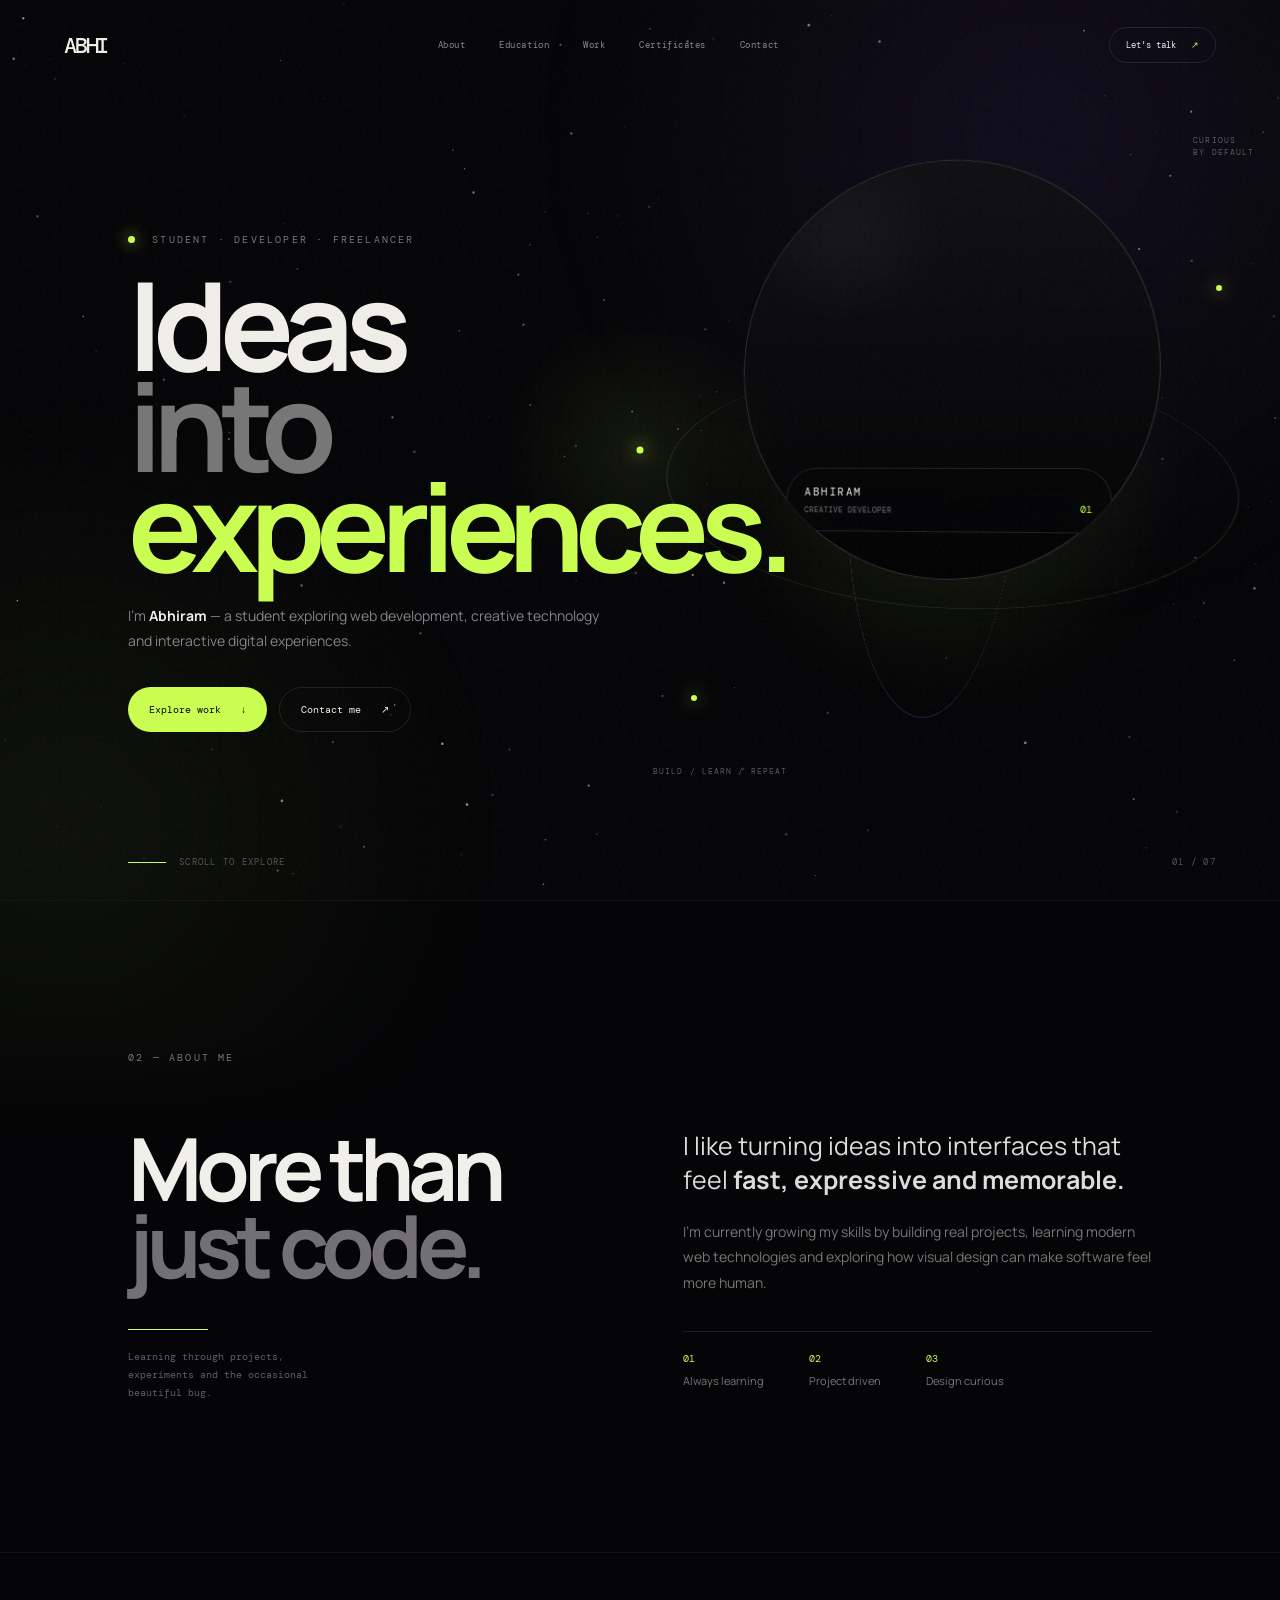
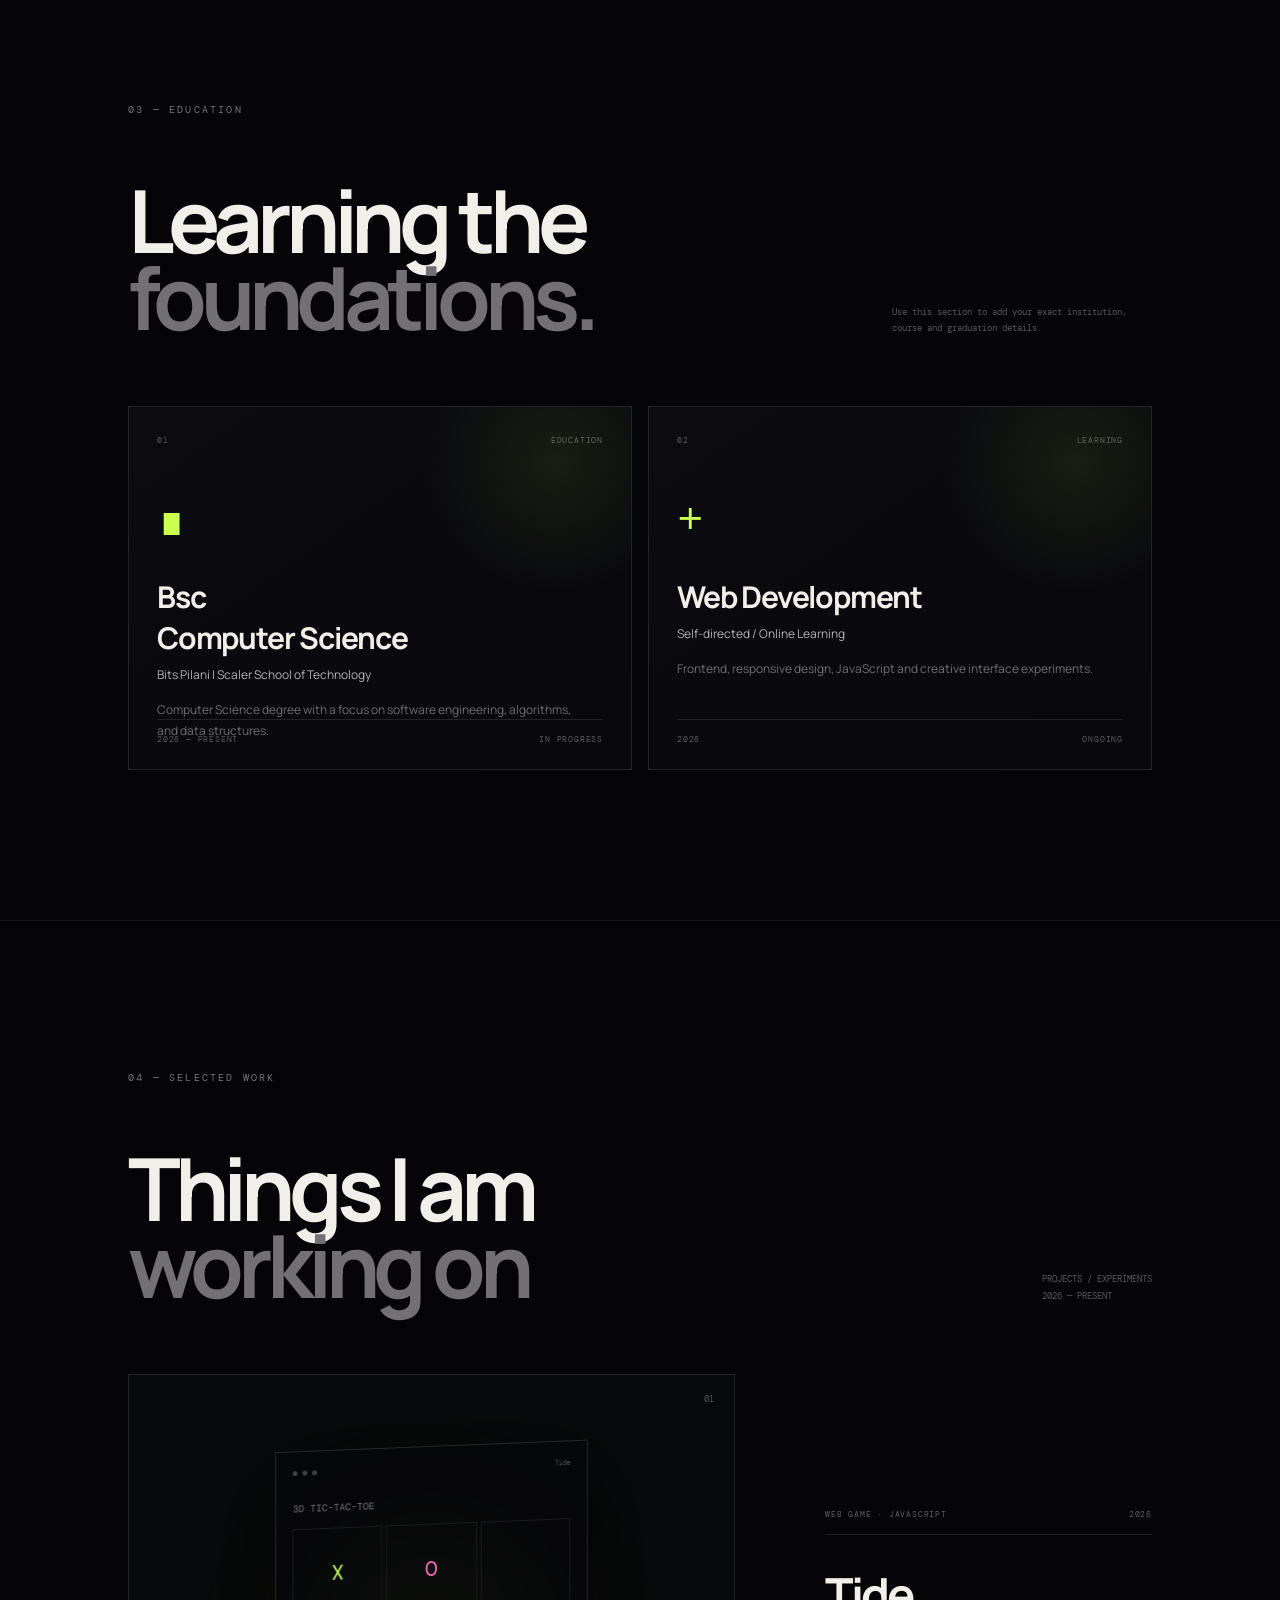
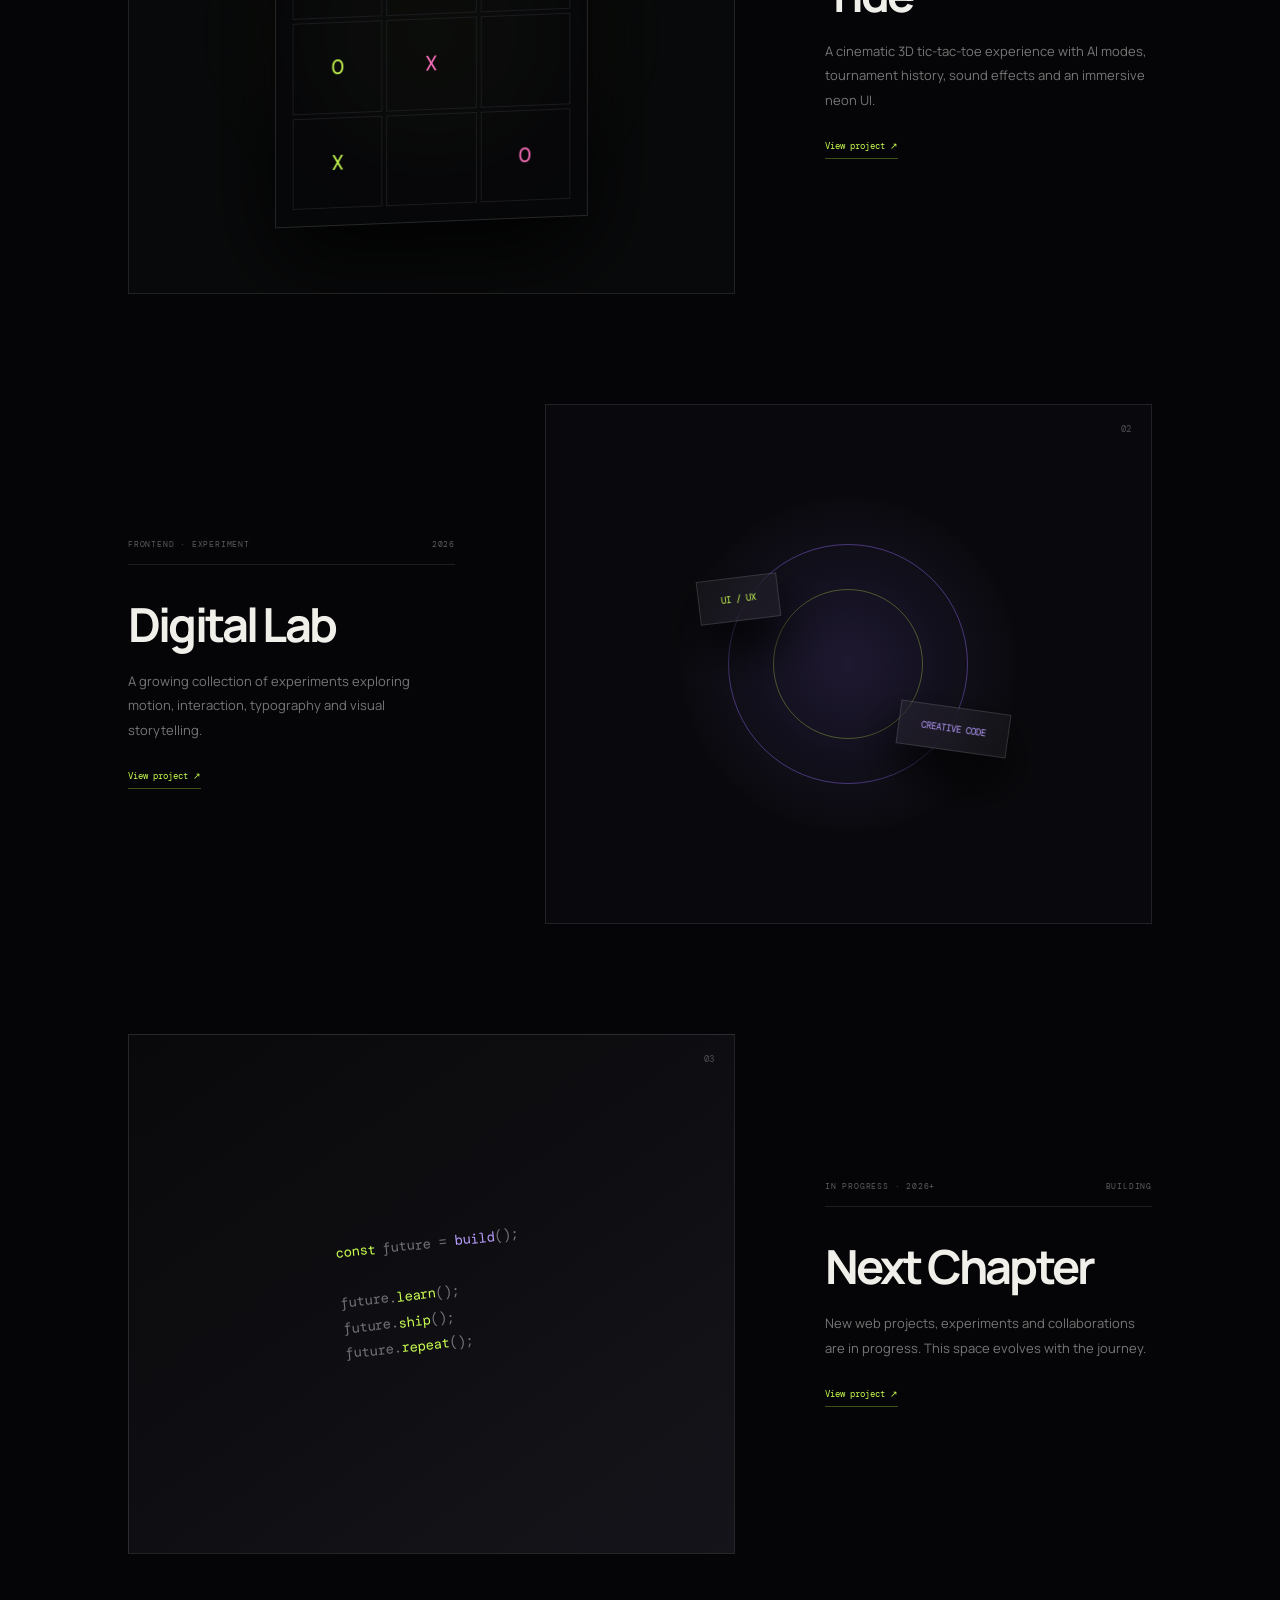
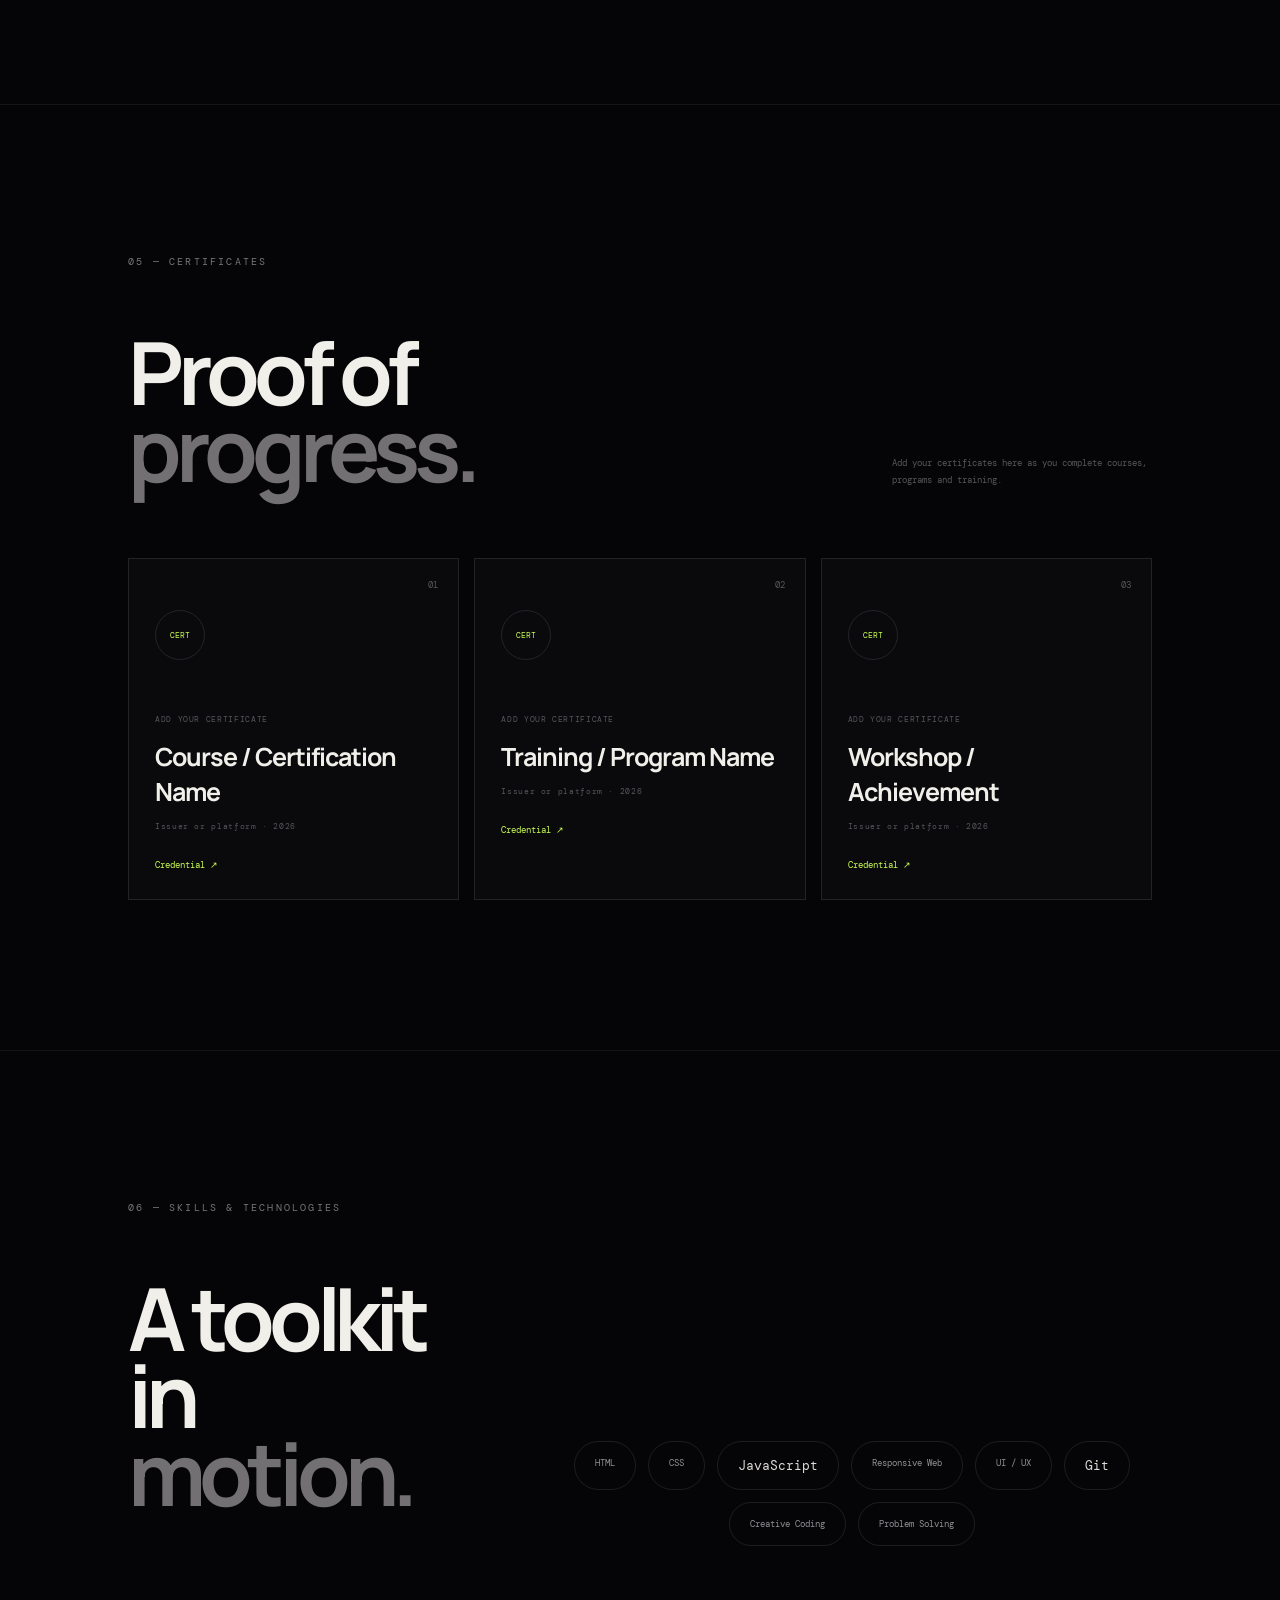
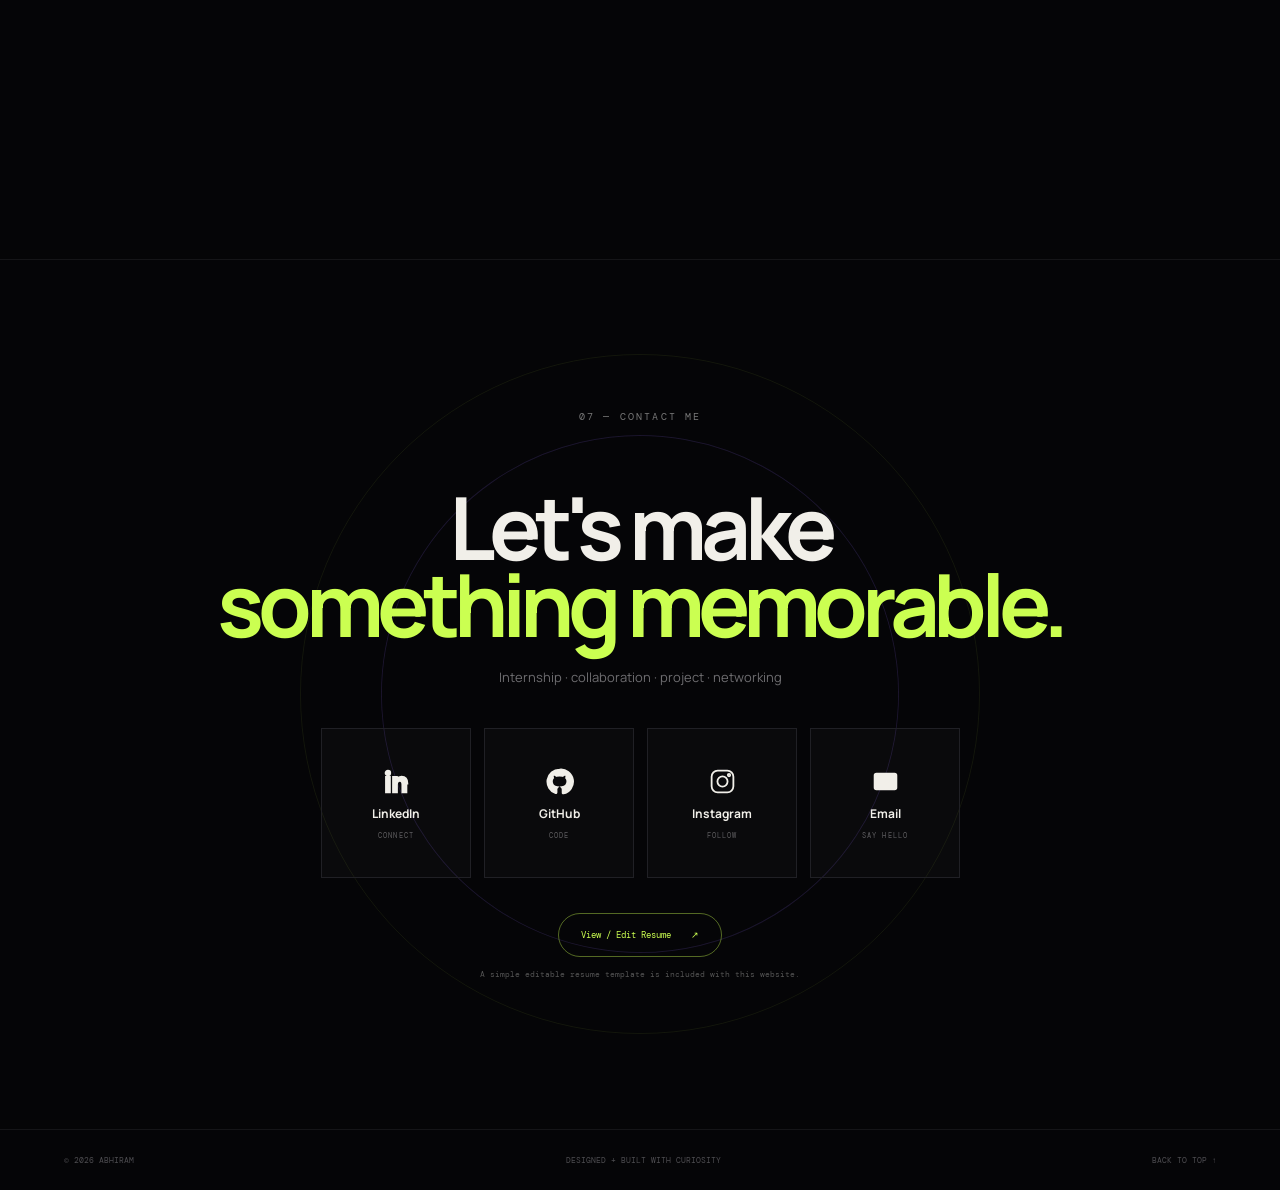
==== index.html @ 93e7117c "Add files via upload" ====
<!doctype html>
<html lang="en">
<head>
  <meta charset="utf-8">
  <meta name="viewport" content="width=device-width,initial-scale=1,viewport-fit=cover">
  <meta name="theme-color" content="#050507">
  <meta name="description" content="Abhiram — cinematic 3D student portfolio.">
  <title>Abhiram || Portfolio</title>
  <link rel="preconnect" href="https://fonts.googleapis.com">
  <link rel="preconnect" href="https://fonts.gstatic.com" crossorigin>
  <link href="https://fonts.googleapis.com/css2?family=DM+Mono:wght@300;400;500&family=Manrope:wght@400;500;600;700;800&display=swap" rel="stylesheet">
  <link rel="stylesheet" href="style.css">
</head>
<body>
  <div class="page-loader" id="pageLoader">
    <div class="loader-symbol"><span></span><span></span><span></span></div>
    <div class="loader-meta">ENTERING ABHIRAM'S WORLD <b>00—100</b></div>
  </div>

  <canvas id="starfield"></canvas>
  <div class="aurora"></div>
  <div class="grain"></div>
  <div class="cursor"></div>
  <div class="cursor-core"></div>

  <header class="nav">
    <a class="brand magnet" href="#home">ABHI<span></span></a>
    <nav class="desktop-nav">
      <a href="#about">About</a>
      <a href="#education">Education</a>
      <a href="#work">Work</a>
      <a href="#certificates">Certificates</a>
      <a href="#contact">Contact</a>
    </nav>
    <a class="nav-cta magnet" href="#contact">Let's talk <span>↗</span></a>
    <button class="menu-btn" id="menuBtn" aria-label="Open menu"><i></i><i></i></button>
  </header>

  <aside class="mobile-menu" id="mobileMenu">
    <div class="mobile-menu-inner">
      <a href="#about">About</a>
      <a href="#education">Education</a>
      <a href="#work">Work</a>
      <a href="#certificates">Certificates</a>
      <a href="#contact">Contact</a>
    </div>
  </aside>

  <main>
    <section class="hero" id="home">
      <div class="hero-grid"></div>
      <div class="hero-copy reveal">
        <div class="eyebrow"><span class="signal"></span> STUDENT · DEVELOPER · FREELANCER</div>
        <div class="hero-title-wrap">
          <h1 class="split-title">
            <span>Ideas</span>
            <span class="accent-line">into</span>
            <span><em>experiences.</em></span>
          </h1>
        </div>
        <p class="hero-text">I'm <strong>Abhiram</strong> — a student exploring web development, creative technology and interactive digital experiences.</p>
        <div class="hero-actions">
          <a class="button button-solid magnet" href="#work">Explore work <span>↓</span></a>
          <a class="button button-ghost magnet" href="#contact">Contact me <span>↗</span></a>
        </div>
      </div>

      <div class="hero-visual" id="heroVisual">
        <div class="halo"></div>
        <div class="hero-orbit orbit-a"></div>
        <div class="hero-orbit orbit-b"></div>
        <div class="hero-orbit orbit-c"></div>
        <div class="portrait-shell" id="portraitShell">
          <div class="portrait-shine"></div>
          <img src="assets/portfolio.jfif" alt="Abhiram portrait">
          <div class="portrait-gradient"></div>
          <div class="portrait-caption">
            <div><b>ABHIRAM</b><small>CREATIVE DEVELOPER</small></div>
            <span>01</span>
          </div>
        </div>
        <div class="floating-label label-a">CURIOUS<br>BY DEFAULT</div>
        <div class="floating-label label-b">BUILD / LEARN / REPEAT</div>
        <div class="floating-dot dot-a"></div>
        <div class="floating-dot dot-b"></div>
      </div>

      <div class="hero-bottom">
        <div class="scroll-line"><span></span> SCROLL TO EXPLORE</div>
        <div class="hero-count">01 / 07</div>
      </div>
    </section>

    <section class="section about" id="about">
      <div class="section-kicker reveal">02 — ABOUT ME</div>
      <div class="about-layout">
        <div class="about-heading reveal">
          <h2>More than<br><span>just code.</span></h2>
          <div class="about-line"></div>
          <p>Learning through projects, experiments and the occasional beautiful bug.</p>
        </div>
        <div class="about-copy">
          <div class="about-text reveal">
            <p class="lead">I like turning ideas into interfaces that feel <strong>fast, expressive and memorable.</strong></p>
            <p>I'm currently growing my skills by building real projects, learning modern web technologies and exploring how visual design can make software feel more human.</p>
            <div class="mini-stats">
              <div><b>01</b><span>Always learning</span></div>
              <div><b>02</b><span>Project driven</span></div>
              <div><b>03</b><span>Design curious</span></div>
            </div>
          </div>
        </div>
      </div>
    </section>

    <section class="section education" id="education">
      <div class="section-kicker reveal">03 — EDUCATION</div>
      <div class="section-title-row reveal">
        <h2>Learning the<br><span>foundations.</span></h2>
        <p>Use this section to add your exact institution, course and graduation details.</p>
      </div>
      <div class="education-grid">
        <article class="edu-card reveal tilt-card" data-tilt>
          <div class="edu-top"><span>01</span><span>EDUCATION</span></div>
          <div class="edu-icon">∎</div>
          <h3>Bsc<br> Computer Science</h3>
          <p class="edu-place">Bits Pilani | Scaler School of Technology</p>
          <p class="edu-desc">Computer Science degree with a focus on software engineering, algorithms, and data structures.</p>
          <div class="edu-bottom"><span>2026 — PRESENT</span><span>IN PROGRESS</span></div>
        </article>
        <article class="edu-card reveal tilt-card" data-tilt>
          <div class="edu-top"><span>02</span><span>LEARNING</span></div>
          <div class="edu-icon">+</div>
          <h3>Web Development</h3>
          <p class="edu-place">Self-directed / Online Learning</p>
          <p class="edu-desc">Frontend, responsive design, JavaScript and creative interface experiments.</p>
          <div class="edu-bottom"><span>2026</span><span>ONGOING</span></div>
        </article>
      </div>
    </section>

    <section class="section work" id="work">
      <div class="section-title-row reveal">
        <div><div class="section-kicker">04 — SELECTED WORK</div><h2>Things I am <br><span>working on</span></h2></div>
        <p>PROJECTS / EXPERIMENTS<br>2026 — PRESENT</p>
      </div>

      <div class="projects">
        <article class="project-card tilt-card reveal" data-tilt>
          <div class="project-art neon-art">
            <div class="art-glow"></div>
            <div class="browser-window">
              <div class="browser-top"><i></i><i></i><i></i><span>Tide</span></div>
              <div class="browser-body">
                <div class="mini-title">3D TIC-TAC-TOE</div>
                <div class="mini-board"><b>X</b><b>O</b><b></b><b>O</b><b>X</b><b></b><b>X</b><b></b><b>O</b></div>
              </div>
            </div>
            <div class="project-index">01</div>
          </div>
          <div class="project-copy">
            <div class="project-meta"><span>WEB GAME · JAVASCRIPT</span><span>2026</span></div>
            <h3>Tide</h3>
            <p>A cinematic 3D tic-tac-toe experience with AI modes, tournament history, sound effects and an immersive neon UI.</p>
            <a class="text-link project-link" data-project="tide" href="" target="_blank" rel="noopener noreferrer">View project ↗</a>
          </div>
        </article>

        <article class="project-card reverse tilt-card reveal" data-tilt>
          <div class="project-art lab-art">
            <div class="lab-orbit orbit-1"></div>
            <div class="lab-orbit orbit-2"></div>
            <div class="lab-card lab-a">UI / UX</div>
            <div class="lab-card lab-b">CREATIVE CODE</div>
            <div class="project-index">02</div>
          </div>
          <div class="project-copy">
            <div class="project-meta"><span>FRONTEND · EXPERIMENT</span><span>2026</span></div>
            <h3>Digital Lab</h3>
            <p>A growing collection of experiments exploring motion, interaction, typography and visual storytelling.</p>
            <a class="text-link project-link" data-project="digital-lab" href="https://github.com/" target="_blank" rel="noopener noreferrer">View project ↗</a>
          </div>
        </article>

        <article class="project-card tilt-card reveal" data-tilt>
          <div class="project-art code-art">
            <div class="code-window">
              <div><span>const</span> future = <b>build</b>();</div>
              <br>
              <div>future.<span>learn</span>();</div>
              <div>future.<span>ship</span>();</div>
              <div>future.<span>repeat</span>();</div>
            </div>
            <div class="project-index">03</div>
          </div>
          <div class="project-copy">
            <div class="project-meta"><span>IN PROGRESS · 2026+</span><span>BUILDING</span></div>
            <h3>Next Chapter</h3>
            <p>New web projects, experiments and collaborations are in progress. This space evolves with the journey.</p>
            <a class="text-link project-link" data-project="next-chapter" href="https://github.com/" target="_blank" rel="noopener noreferrer">View project ↗</a>
          </div>
        </article>
      </div>
    </section>

    <section class="section certificates" id="certificates">
      <div class="section-kicker reveal">05 — CERTIFICATES</div>
      <div class="section-title-row reveal">
        <h2>Proof of<br><span>progress.</span></h2>
        <p>Add your certificates here as you complete courses, programs and training.</p>
      </div>
      <div class="cert-grid">
        <article class="cert-card reveal">
          <div class="cert-number">01</div>
          <div class="cert-mark">CERT</div>
          <small>ADD YOUR CERTIFICATE</small>
          <h3>Course / Certification Name</h3>
          <p>Issuer or platform · 2026</p>
          <a href="#" onclick="return false" class="cert-link">Credential ↗</a>
        </article>
        <article class="cert-card reveal">
          <div class="cert-number">02</div>
          <div class="cert-mark">CERT</div>
          <small>ADD YOUR CERTIFICATE</small>
          <h3>Training / Program Name</h3>
          <p>Issuer or platform · 2026</p>
          <a href="#" onclick="return false" class="cert-link">Credential ↗</a>
        </article>
        <article class="cert-card reveal">
          <div class="cert-number">03</div>
          <div class="cert-mark">CERT</div>
          <small>ADD YOUR CERTIFICATE</small>
          <h3>Workshop / Achievement</h3>
          <p>Issuer or platform · 2026</p>
          <a href="#" onclick="return false" class="cert-link">Credential ↗</a>
        </article>
      </div>
    </section>

    <section class="section skills" id="skills">
      <div class="section-kicker reveal">06 — SKILLS & TECHNOLOGIES</div>
      <div class="skills-layout">
        <div class="reveal"><h2>A toolkit in<br><span>motion.</span></h2></div>
        <div class="skill-cloud reveal">
          <span>HTML</span><span>CSS</span><span>JavaScript</span><span>Responsive Web</span>
          <span>UI / UX</span><span>Git</span><span>Creative Coding</span><span>Problem Solving</span>
        </div>
      </div>
    </section>

    <section class="section contact" id="contact">
      <div class="contact-bg-orbit"></div>
      <div class="contact-center reveal">
        <div class="section-kicker">07 — CONTACT ME</div>
        <h2>Let's make<br><em>something memorable.</em></h2>
        <p>Internship · collaboration · project · networking</p>

        <div class="contact-apps">
          <a class="app-card linkedin tilt-card" data-tilt href="https://www.linkedin.com/in/abhiram-wayakar-060156431?utm_source=share_via&utm_content=profile&utm_medium=member_android" target="_blank" rel="noopener">
            <svg viewBox="0 0 24 24" aria-hidden="true"><path d="M6.55 8.2H3.3V21h3.25V8.2ZM4.92 3A1.92 1.92 0 1 0 4.87 6.85 1.92 1.92 0 0 0 4.92 3ZM21 13.66c0-3.87-2.08-5.68-4.84-5.68-2.23 0-3.23 1.22-3.77 2.07V8.2H9.12V21h3.27v-6.33c0-1.67.32-3.29 2.39-3.29 2.03 0 2.06 1.9 2.06 3.4V21H20.2v-7.34Z"/></svg>
            <b>LinkedIn</b><small>CONNECT</small>
          </a>

          <a class="app-card github tilt-card" data-tilt href="https://github.com/Abhiram-010" target="_blank" rel="noopener">
            <svg viewBox="0 0 24 24" aria-hidden="true"><path d="M12 2.15a10 10 0 0 0-3.16 19.49c.5.09.69-.22.69-.48v-1.7c-2.8.61-3.39-1.18-3.39-1.18-.46-1.17-1.12-1.48-1.12-1.48-.92-.63.07-.62.07-.62 1.02.07 1.56 1.05 1.56 1.05.9 1.56 2.37 1.11 2.95.85.09-.66.35-1.11.64-1.36-2.23-.25-4.57-1.12-4.57-4.97 0-1.1.39-2 1.04-2.7-.1-.25-.45-1.28.1-2.66 0 0 .84-.27 2.76 1.03a9.55 9.55 0 0 1 5.03 0c1.92-1.3 2.76-1.03 2.76-1.03.55 1.38.2 2.41.1 2.66.65.7 1.04 1.6 1.04 2.7 0 3.85-2.35 4.72-4.59 4.97.36.32.69.93.69 1.88v2.78c0 .27.18.58.69.48A10 10 0 0 0 12 2.15Z"/></svg>
            <b>GitHub</b><small>CODE</small>
          </a>

          <a class="app-card instagram tilt-card" data-tilt href="https://www.instagram.com/abhiramw010" target="_blank" rel="noopener">
            <svg viewBox="0 0 24 24" aria-hidden="true"><rect x="3" y="3" width="18" height="18" rx="5"></rect><circle cx="12" cy="12" r="4.2"></circle><circle cx="17.4" cy="6.7" r="1"></circle></svg>
            <b>Instagram</b><small>FOLLOW</small>
          </a>

          <a class="app-card mail tilt-card" data-tilt href="https://mail.google.com/mail/?view=cm&fs=1&to=abhiram.010.official@gmail.com" target="_blank" rel="noopener">
            <svg viewBox="0 0 24 24" aria-hidden="true"><rect x="3" y="5.5" width="18" height="13" rx="1.5"></rect><path d="m4.2 7 7.8 6 7.8-6M4.2 17l5.2-4.2m10.4 4.2-5.2-4.2"></path></svg>
            <b>Email</b><small>SAY HELLO</small>
          </a>
        </div>

        <div class="resume-wrap">
          <a class="resume-btn magnet" href="resume.html">View / Edit Resume <span>↗</span></a>
          <div class="resume-note">A simple editable resume template is included with this website.</div>
        </div>
      </div>
    </section>
  </main>

  <footer>
    <span>© 2026 ABHIRAM</span>
    <span>DESIGNED + BUILT WITH CURIOSITY</span>
    <a href="#home">BACK TO TOP ↑</a>
  </footer>

  <!-- PROJECT LINKS: replace these three URLs with your deployed project URLs. -->
  <script>
    window.PROJECT_LINKS = {
      "tide": "https://github.com/",
      "digital-lab": "https://github.com/",
      "next-chapter": "https://github.com/"
    };
  </script>
  <script src="script.js"></script>
</body>
</html>
---- style.css ----
*{box-sizing:border-box;margin:0;padding:0}
:root{--bg:#050507;--panel:#0b0b0f;--fg:#f1efe9;--muted:#7f7d7f;--line:rgba(255,255,255,.1);--lime:#cbff51;--violet:#9870ff}
html{scroll-behavior:smooth}
body{background:var(--bg);color:var(--fg);font-family:Manrope,Arial,sans-serif;overflow-x:hidden}
a{color:inherit;text-decoration:none}
button{font:inherit}
::selection{background:var(--lime);color:#070808}
#starfield{position:fixed;inset:0;width:100%;height:100%;z-index:-7}
.aurora{position:fixed;inset:-20%;z-index:-8;background:radial-gradient(circle at 72% 25%,rgba(152,112,255,.09),transparent 30%),radial-gradient(circle at 18% 80%,rgba(203,255,81,.055),transparent 24%);filter:blur(40px);pointer-events:none}
.grain{position:fixed;inset:0;z-index:50;pointer-events:none;opacity:.045;background-image:url("data:image/svg+xml,%3Csvg xmlns='http://www.w3.org/2000/svg' width='160' height='160'%3E%3Cfilter id='n'%3E%3CfeTurbulence baseFrequency='.9' numOctaves='4' stitchTiles='stitch'/%3E%3C/filter%3E%3Crect width='100%25' height='100%25' filter='url(%23n)'/%3E%3C/svg%3E")}
.cursor{position:fixed;z-index:60;width:280px;height:280px;border-radius:50%;transform:translate(-50%,-50%);pointer-events:none;background:radial-gradient(circle,rgba(203,255,81,.07),transparent 69%);mix-blend-mode:screen}
.cursor-core{position:fixed;z-index:61;pointer-events:none;width:7px;height:7px;border-radius:50%;transform:translate(-50%,-50%);background:var(--lime);box-shadow:0 0 18px var(--lime)}
.page-loader{position:fixed;inset:0;z-index:100;display:grid;place-items:center;background:#050507;transition:opacity .9s,visibility .9s}
.page-loader.done{opacity:0;visibility:hidden}
.loader-symbol{position:absolute;width:74px;height:74px;border:1px solid #222;border-top-color:var(--lime);border-radius:50%;animation:spin 1.1s linear infinite}
.loader-symbol span{position:absolute;width:4px;height:4px;border-radius:50%;background:var(--lime)}
.loader-symbol span:nth-child(1){left:7px;top:31px}.loader-symbol span:nth-child(2){right:7px;top:31px}.loader-symbol span:nth-child(3){left:34px;bottom:7px}
.loader-meta{margin-top:120px;color:#68686a;font:9px "DM Mono";letter-spacing:.2em}.loader-meta b{color:var(--lime);font-weight:400;margin-left:22px}
.nav{position:fixed;top:0;left:0;right:0;height:90px;padding:0 5vw;display:flex;align-items:center;justify-content:space-between;z-index:45}
.brand{font:500 22px "DM Mono";letter-spacing:-.1em}.brand span{color:var(--lime)}
.desktop-nav{display:flex;gap:34px;font:9px "DM Mono";color:#8a8889;letter-spacing:.06em}.desktop-nav a{transition:.25s}.desktop-nav a:hover{color:var(--lime)}
.nav-cta{padding:11px 16px;border:1px solid var(--line);border-radius:100px;font:9px "DM Mono"}.nav-cta span{color:var(--lime);margin-left:10px}
.menu-btn{display:none;width:42px;height:42px;border:1px solid var(--line);border-radius:50%;background:transparent;color:white}
.menu-btn i{display:block;width:13px;height:1px;background:#ddd;margin:4px auto}
.mobile-menu{position:fixed;inset:0;z-index:44;background:rgba(5,5,7,.97);backdrop-filter:blur(15px);display:none;place-items:center}
.mobile-menu.open{display:grid}.mobile-menu-inner{display:flex;flex-direction:column;gap:26px;text-align:center}.mobile-menu-inner a{font-size:26px;letter-spacing:-.03em}
.section{position:relative;padding:150px 10vw;border-top:1px solid #151518}
.hero{position:relative;min-height:100svh;display:flex;align-items:center;padding:145px 10vw 80px;overflow:hidden}
.hero-grid{position:absolute;inset:0;opacity:.3;background:linear-gradient(rgba(255,255,255,.03) 1px,transparent 1px),linear-gradient(90deg,rgba(255,255,255,.03) 1px,transparent 1px);background-size:100px 100px;mask-image:linear-gradient(to bottom,black,transparent 85%)}
.hero-copy{position:relative;z-index:4;max-width:740px}
.eyebrow,.section-kicker{font:10px "DM Mono";color:#777;letter-spacing:.22em}.signal{display:inline-block;width:7px;height:7px;border-radius:50%;background:var(--lime);box-shadow:0 0 15px var(--lime);margin-right:9px}
.hero-title-wrap{overflow:hidden}.split-title{display:flex;flex-direction:column;font-size:clamp(68px,9.6vw,148px);line-height:.82;letter-spacing:-.075em;margin:28px 0}
.split-title span{display:block;animation:titleIn 1s cubic-bezier(.16,1,.3,1) both}.split-title span:nth-child(1){animation-delay:.05s}.split-title .accent-line{color:#777;animation-delay:.14s}.split-title span:nth-child(3){animation-delay:.22s}.split-title em{font-style:normal;color:var(--lime)}
.hero-text{font-size:14px;line-height:1.75;color:#858487;max-width:490px}.hero-text strong{color:#f4f1ea}
.hero-actions{display:flex;gap:12px;margin-top:34px}.button{padding:15px 21px;border-radius:100px;font:10px "DM Mono";display:inline-flex;align-items:center;gap:20px;transition:.25s}.button-solid{background:var(--lime);color:#060706}.button-ghost{border:1px solid var(--line)}.button-ghost:hover{background:#f1efe9;color:#050507}
.hero-visual{position:absolute;right:1vw;top:9%;width:min(50vw,680px);height:min(84vh,760px);perspective:1300px}
.halo{position:absolute;inset:15% 10%;border-radius:50%;background:radial-gradient(circle,rgba(203,255,81,.12),transparent 65%);filter:blur(25px)}
.hero-orbit{position:absolute;border:1px solid rgba(203,255,81,.13);border-radius:50%;transform-style:preserve-3d;animation:spin 23s linear infinite}.orbit-a{inset:7%;transform:rotateX(69deg) rotateZ(-15deg)}.orbit-b{inset:16%;border-color:rgba(152,112,255,.2);transform:rotateY(68deg) rotateZ(25deg);animation-duration:17s}.orbit-c{inset:25%;border-color:rgba(255,255,255,.08);transform:rotateX(80deg);animation-duration:29s}
.portrait-shell{position:absolute;inset:8% 14%;overflow:hidden;border:1px solid rgba(255,255,255,.16);background:#09090b;box-shadow:-40px 40px 110px rgba(0,0,0,.65);transform:rotateY(-9deg) rotateX(3deg);transform-style:preserve-3d;transition:transform .18s ease}
.portrait-shell img{width:100%;height:100%;object-fit:cover;object-position:center 33%;filter:saturate(.82) contrast(1.06)}
.portrait-gradient{position:absolute;inset:0;background:linear-gradient(to top,rgba(0,0,0,.68),transparent 46%,rgba(255,255,255,.03))}
.portrait-shine{position:absolute;width:32%;height:20%;left:9%;top:8%;border-radius:50%;background:#fff;filter:blur(42px);opacity:.06;z-index:2}
.portrait-caption{position:absolute;bottom:18px;left:18px;right:18px;display:flex;align-items:end;justify-content:space-between;padding:16px 18px;background:rgba(5,5,7,.54);border:1px solid rgba(255,255,255,.11);backdrop-filter:blur(14px);z-index:3}.portrait-caption div{display:flex;flex-direction:column;gap:6px}.portrait-caption b{font:11px "DM Mono";letter-spacing:.14em}.portrait-caption small{font:8px "DM Mono";color:#737174}.portrait-caption>span{font:10px "DM Mono";color:var(--lime)}
.floating-label{position:absolute;font:8px "DM Mono";letter-spacing:.14em;color:#5b5b5d;line-height:1.5}.label-a{top:7%;right:2%}.label-b{bottom:8%;left:4%}
.floating-dot{position:absolute;width:6px;height:6px;border-radius:50%;background:var(--lime);box-shadow:0 0 18px var(--lime);animation:float 5s ease-in-out infinite}.dot-a{right:7%;top:27%}.dot-b{left:10%;bottom:18%;animation-delay:-2.2s}
.hero-bottom{position:absolute;left:10vw;right:5vw;bottom:32px;display:flex;justify-content:space-between;font:9px "DM Mono";color:#555;letter-spacing:.14em}.scroll-line{display:flex;align-items:center;gap:13px}.scroll-line span{width:38px;height:1px;background:var(--lime)}.hero-count{color:#525255}
.section-kicker{margin-bottom:65px}.about-layout{display:grid;grid-template-columns:1fr 1.1fr;gap:10vw}.about-heading h2,.section-title-row h2,.skills-layout h2,.contact h2{font-size:clamp(50px,6.8vw,98px);line-height:.89;letter-spacing:-.07em}.about-heading h2 span,.section-title-row h2 span,.skills-layout h2 span{color:#727073}.about-line{width:80px;height:1px;background:var(--lime);margin:45px 0 18px}.about-heading p{font:10px "DM Mono";line-height:1.8;color:#606064;max-width:210px}.about-copy{display:grid;grid-template-columns:1fr;gap:32px}.about-photo{position:relative;min-height:410px;border:1px solid var(--line);overflow:hidden;background:#0a0a0c}.about-photo img{width:100%;height:100%;display:block;object-fit:cover;object-position:center 35%;filter:saturate(.75) contrast(1.08)}.photo-overlay{position:absolute;inset:0;background:linear-gradient(130deg,rgba(203,255,81,.08),transparent 28%,transparent 70%,rgba(152,112,255,.1))}.photo-badge{position:absolute;bottom:15px;left:15px;padding:8px 11px;background:rgba(0,0,0,.47);border:1px solid rgba(255,255,255,.12);backdrop-filter:blur(10px);font:8px "DM Mono";color:#bbb}
.about-text{max-width:540px}.lead{font-size:25px;line-height:1.35;color:#dedbda;margin-bottom:22px}.about-text>p:not(.lead){font-size:14px;line-height:1.85;color:#777}.mini-stats{display:flex;gap:45px;border-top:1px solid var(--line);margin-top:35px;padding-top:20px}.mini-stats div{display:flex;flex-direction:column;gap:8px}.mini-stats b{font:10px "DM Mono";color:var(--lime)}.mini-stats span{font-size:11px;color:#777}
.section-title-row{display:flex;align-items:end;justify-content:space-between;gap:40px;margin-bottom:70px}.section-title-row>p{font:9px "DM Mono";color:#58585b;line-height:1.8;max-width:260px}
.education-grid{display:grid;grid-template-columns:repeat(2,1fr);gap:16px}.edu-card{position:relative;min-height:350px;padding:28px;background:linear-gradient(145deg,#0b0b10,#09090c);border:1px solid var(--line);overflow:hidden}.edu-card:after{content:"";position:absolute;inset:0;background:radial-gradient(circle at 85% 15%,rgba(203,255,81,.08),transparent 25%);pointer-events:none}.edu-top,.project-meta,.edu-bottom{display:flex;justify-content:space-between;font:8px "DM Mono";color:#5d5d60;letter-spacing:.1em}.edu-icon{font-size:46px;line-height:1;margin:50px 0 35px;color:var(--lime)}.edu-card h3{font-size:30px;letter-spacing:-.04em;margin-bottom:8px}.edu-place{font-size:12px;color:#b4b2b1}.edu-desc{font-size:12px;line-height:1.75;color:#6f6e70;margin-top:16px;max-width:430px}.edu-bottom{position:absolute;left:28px;right:28px;bottom:25px;padding-top:14px;border-top:1px solid var(--line)}
.projects{display:flex;flex-direction:column;gap:110px}.project-card{display:grid;grid-template-columns:1.3fr .7fr;gap:7vw;align-items:center}.project-card.reverse{grid-template-columns:.7fr 1.3fr}.project-card.reverse .project-art{order:2}.project-card.reverse .project-copy{order:1}
.project-art{height:520px;position:relative;border:1px solid var(--line);overflow:hidden;background:#09090c}.neon-art{display:grid;place-items:center;background:radial-gradient(circle at 50% 50%,rgba(203,255,81,.12),transparent 37%),#08090a}.art-glow{position:absolute;width:45%;height:45%;border-radius:50%;background:rgba(203,255,81,.11);filter:blur(50px)}.browser-window{position:relative;width:53%;background:rgba(6,6,8,.88);border:1px solid rgba(255,255,255,.13);box-shadow:0 35px 90px #000;transform:rotateX(10deg) rotateY(-13deg);padding:17px}.browser-top{display:flex;align-items:center;gap:5px;font:7px "DM Mono";color:#57575b;margin-bottom:25px}.browser-top i{width:5px;height:5px;border-radius:50%;background:#414145}.browser-top span{margin-left:auto}.mini-title{font:10px "DM Mono";color:#777;margin-bottom:14px}.mini-board{display:grid;grid-template-columns:repeat(3,1fr);gap:4px}.mini-board b{aspect-ratio:1;border:1px solid #1a1a1f;display:grid;place-items:center;font:21px "DM Mono";color:#ff70bd}.mini-board b:nth-child(3n+1){color:var(--lime)}.project-index{position:absolute;top:18px;right:20px;font:9px "DM Mono";color:#505054}
.lab-art{display:grid;place-items:center;background:radial-gradient(circle at 50% 50%,rgba(152,112,255,.15),transparent 43%),#09090d}.lab-orbit{position:absolute;border:1px solid rgba(152,112,255,.42);border-radius:50%;animation:spin 11s linear infinite}.orbit-1{width:240px;height:240px}.orbit-2{width:150px;height:150px;border-color:rgba(203,255,81,.3);animation-duration:7s;animation-direction:reverse}.lab-card{position:absolute;padding:15px 22px;border:1px solid rgba(255,255,255,.12);background:rgba(255,255,255,.04);backdrop-filter:blur(14px);font:9px "DM Mono";box-shadow:0 25px 50px #000}.lab-a{transform:translate(-110px,-65px) rotate(-7deg);color:var(--lime)}.lab-b{transform:translate(105px,65px) rotate(8deg);color:#b89dff}
.code-art{display:grid;place-items:center;background:linear-gradient(145deg,#09090b,#14141a)}.code-window{font:14px "DM Mono";line-height:1.8;color:#747276;transform:rotate(-6deg)}.code-window span{color:var(--lime)}.code-window b{color:#b89dff;font-weight:400}.project-copy{max-width:440px}.project-meta{border-bottom:1px solid var(--line);padding-bottom:15px}.project-copy h3{font-size:47px;letter-spacing:-.06em;margin:27px 0 13px}.project-copy p{font-size:13px;line-height:1.85;color:#777}.text-link{display:inline-block;margin-top:28px;color:var(--lime);font:9px "DM Mono";border-bottom:1px solid rgba(203,255,81,.3);padding-bottom:6px}
.cert-grid{display:grid;grid-template-columns:repeat(3,1fr);gap:15px}.cert-card{position:relative;min-height:300px;padding:26px;border:1px solid var(--line);background:#0a0a0d;overflow:hidden;transition:.35s}.cert-card:hover{transform:translateY(-8px);border-color:rgba(203,255,81,.3)}.cert-number{position:absolute;top:20px;right:20px;font:9px "DM Mono";color:#57575a}.cert-mark{width:50px;height:50px;border-radius:50%;display:grid;place-items:center;border:1px solid #242428;color:var(--lime);font:8px "DM Mono";margin-top:25px;margin-bottom:45px}.cert-card small,.cert-card p{font:8px "DM Mono";color:#56565a;letter-spacing:.08em}.cert-card h3{font-size:25px;letter-spacing:-.04em;margin:12px 0}.cert-link{display:inline-block;margin-top:28px;color:var(--lime);font:9px "DM Mono"}
.skills-layout{display:grid;grid-template-columns:.7fr 1.3fr;gap:8vw}.skill-cloud{min-height:430px;display:flex;flex-wrap:wrap;align-content:center;justify-content:center;gap:12px}.skill-cloud span{padding:15px 20px;border:1px solid var(--line);border-radius:100px;color:#919094;font:9px "DM Mono";transition:.3s}.skill-cloud span:nth-child(3n){font-size:13px;color:#dedbd7}.skill-cloud span:hover{background:var(--lime);color:#050506;border-color:var(--lime);transform:translateY(-5px)}
.contact{min-height:95vh;display:grid;place-items:center;text-align:center;overflow:hidden}.contact-center{position:relative;z-index:3}.contact h2{margin:33px 0 25px}.contact h2 em{font-style:normal;color:var(--lime)}.contact-center>p{color:#6e6d70;font-size:13px}.contact-bg-orbit{position:absolute;width:680px;height:680px;border:1px solid rgba(203,255,81,.07);border-radius:50%;animation:spin 30s linear infinite}.contact-bg-orbit:before,.contact-bg-orbit:after{content:"";position:absolute;inset:80px;border:1px solid rgba(152,112,255,.08);border-radius:50%;transform:rotate(55deg)}
.contact-apps{display:grid;grid-template-columns:repeat(4,150px);justify-content:center;gap:13px;margin:42px auto 0}.app-card{height:150px;border:1px solid #202025;background:rgba(255,255,255,.025);display:flex;flex-direction:column;justify-content:center;align-items:center;gap:9px;backdrop-filter:blur(12px);transition:.35s}.app-card:hover{border-color:rgba(203,255,81,.42);background:rgba(203,255,81,.05);box-shadow:0 25px 55px rgba(0,0,0,.35)}.app-card svg{width:29px;height:29px;fill:currentColor;stroke:currentColor;stroke-width:1.5}.app-card.instagram svg{fill:none}.app-card b{font-size:12px}.app-card small{font:7px "DM Mono";letter-spacing:.16em;color:#5f5e61}.app-card:hover svg{color:var(--lime)}
.resume-wrap{margin-top:35px}.resume-btn{display:inline-flex;align-items:center;gap:20px;padding:15px 22px;border:1px solid rgba(203,255,81,.4);color:var(--lime);border-radius:100px;font:9px "DM Mono"}.resume-note{font:8px "DM Mono";color:#555;margin-top:12px}.socials{display:flex;justify-content:center;gap:24px;margin-top:45px;font:8px "DM Mono";color:#5d5c60}.socials a:hover{color:var(--lime)}
footer{display:flex;justify-content:space-between;border-top:1px solid #151518;padding:25px 5vw;font:8px "DM Mono";color:#4e4d51}
.tilt-card{transform-style:preserve-3d;will-change:transform}
.reveal{opacity:0;transform:translateY(34px)}
@keyframes spin{to{transform:rotate(360deg)}}@keyframes float{50%{transform:translateY(-12px)}}@keyframes titleIn{from{opacity:0;transform:translateY(100%)}to{opacity:1;transform:translateY(0)}}
@media(max-width:980px){
  .desktop-nav{display:none}.menu-btn{display:block}
  .hero{align-items:flex-start;padding:135px 7vw 90px}.hero-copy{max-width:86%}.hero-visual{top:32%;right:-13vw;width:78vw;height:78vw;opacity:.6}.section{padding:105px 7vw}
  .about-layout,.skills-layout{grid-template-columns:1fr;gap:55px}.education-grid,.cert-grid{grid-template-columns:1fr}
  .project-card,.project-card.reverse{display:flex;flex-direction:column;gap:35px}.project-card.reverse .project-art,.project-card.reverse .project-copy{order:initial}.project-art{width:100%;height:360px}.section-title-row{display:block}.section-title-row>p{margin-top:22px}
  .contact-apps{grid-template-columns:repeat(2,145px)}
}
@media(max-width:560px){
  .nav{height:72px;padding:0 6vw}.nav-cta{display:none}.hero{padding:120px 7vw 80px}.hero h1{font-size:18vw}.hero-text{font-size:13px}.hero-actions{flex-direction:column;width:max-content}.hero-visual{top:41%;right:-21vw;width:92vw;height:92vw;opacity:.5}
  .portrait-caption small{display:none}.about-photo{min-height:320px}.project-art{height:300px}.browser-window{width:68%}.lab-card{font-size:8px}.lab-a{transform:translate(-75px,-48px) rotate(-7deg)}.lab-b{transform:translate(75px,48px) rotate(8deg)}
  .contact-apps{grid-template-columns:repeat(2,130px)}.app-card{height:130px}.socials{flex-wrap:wrap}.cursor,.cursor-core{display:none}footer{flex-direction:column;gap:10px;text-align:center}
}
@media(prefers-reduced-motion:reduce){*,*::before,*::after{animation:none!important;transition:none!important;scroll-behavior:auto!important}}

/* v3 updates: circular hero portrait */
.portrait-shell{
  border-radius:50%;
  aspect-ratio:1/1;
  inset:10% 17%;
  height:auto;
  overflow:hidden;
  clip-path:circle(50% at 50% 50%);
}
.portrait-shell img{
  border-radius:50%;
}
.portrait-gradient{
  border-radius:50%;
}
.portrait-caption{
  left:11%;
  right:11%;
  bottom:11%;
  border-radius:999px;
}
.project-link{
  position:relative;
  z-index:5;
  display:inline-flex;
  align-items:center;
  gap:8px;
  cursor:pointer;
}
.project-link:hover{
  color:var(--lime);
}
@media (max-width:700px){
  .portrait-shell{inset:13% 15%;}
}
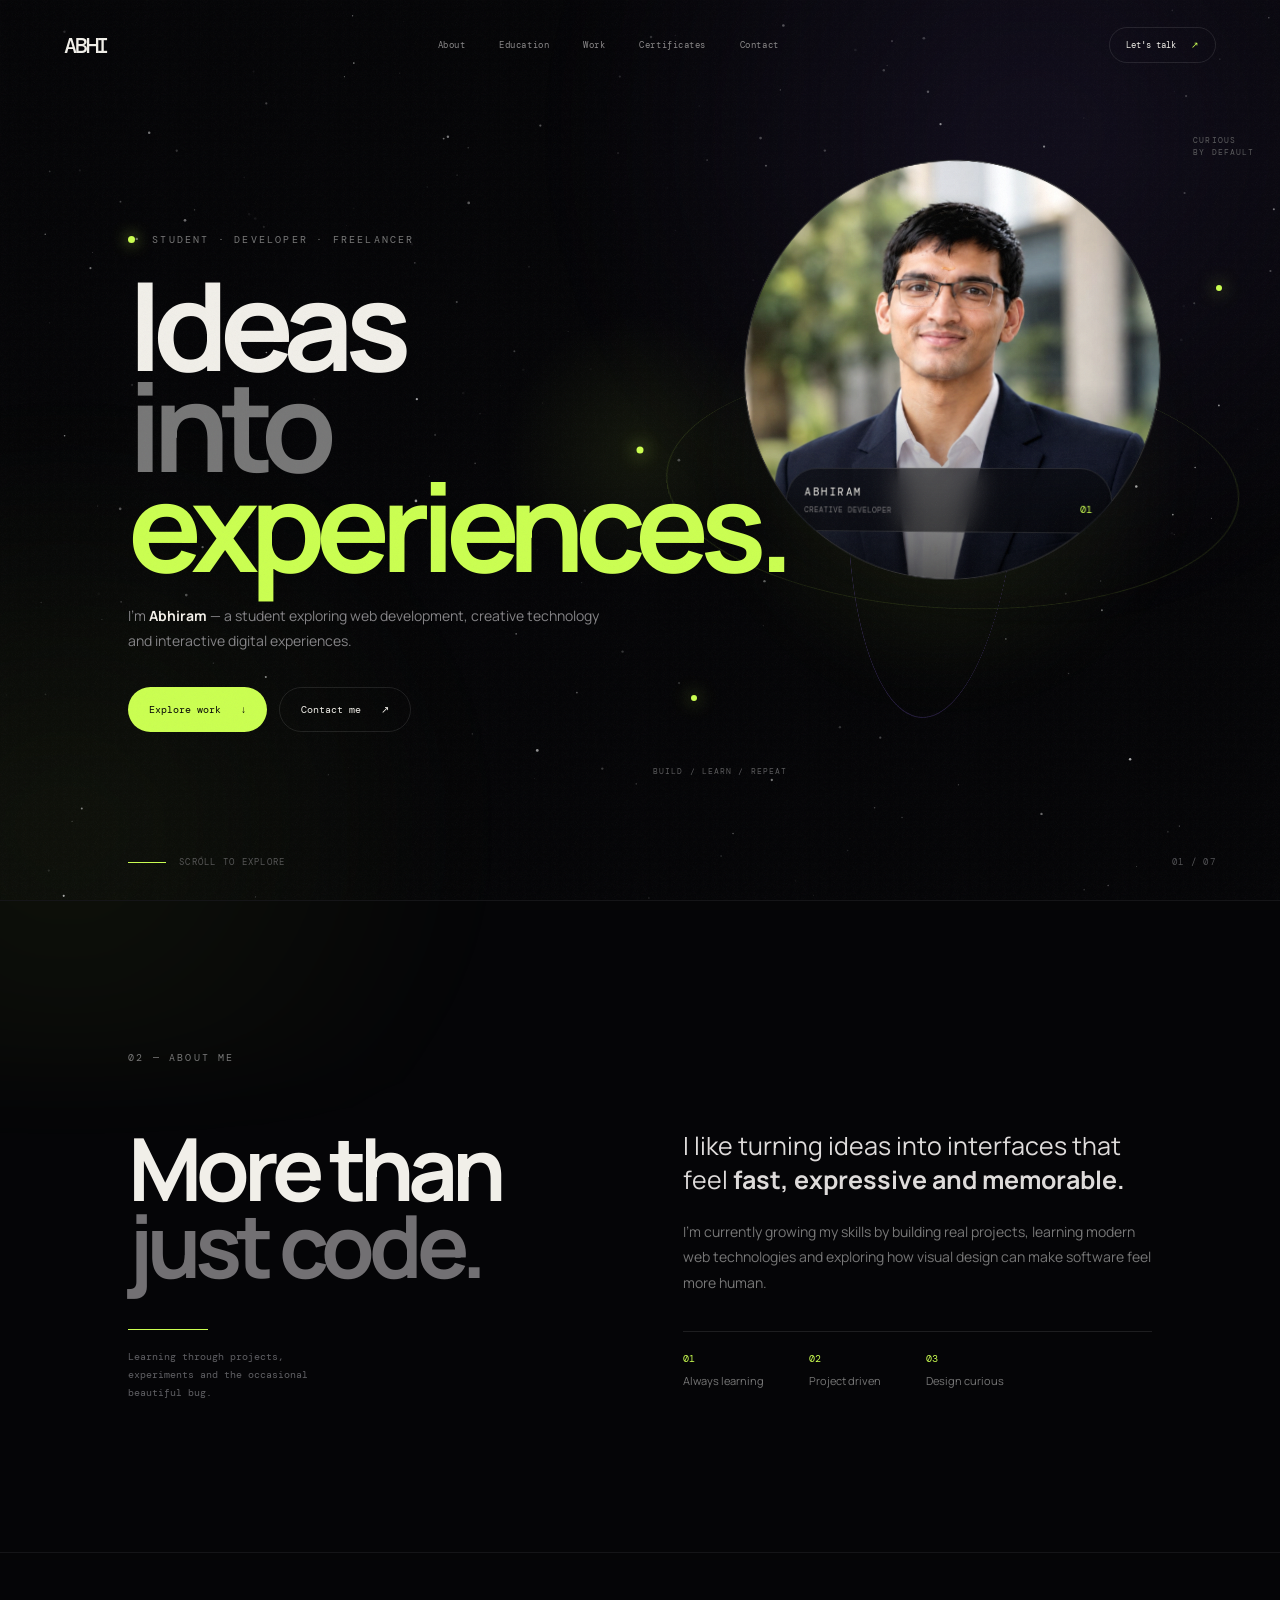
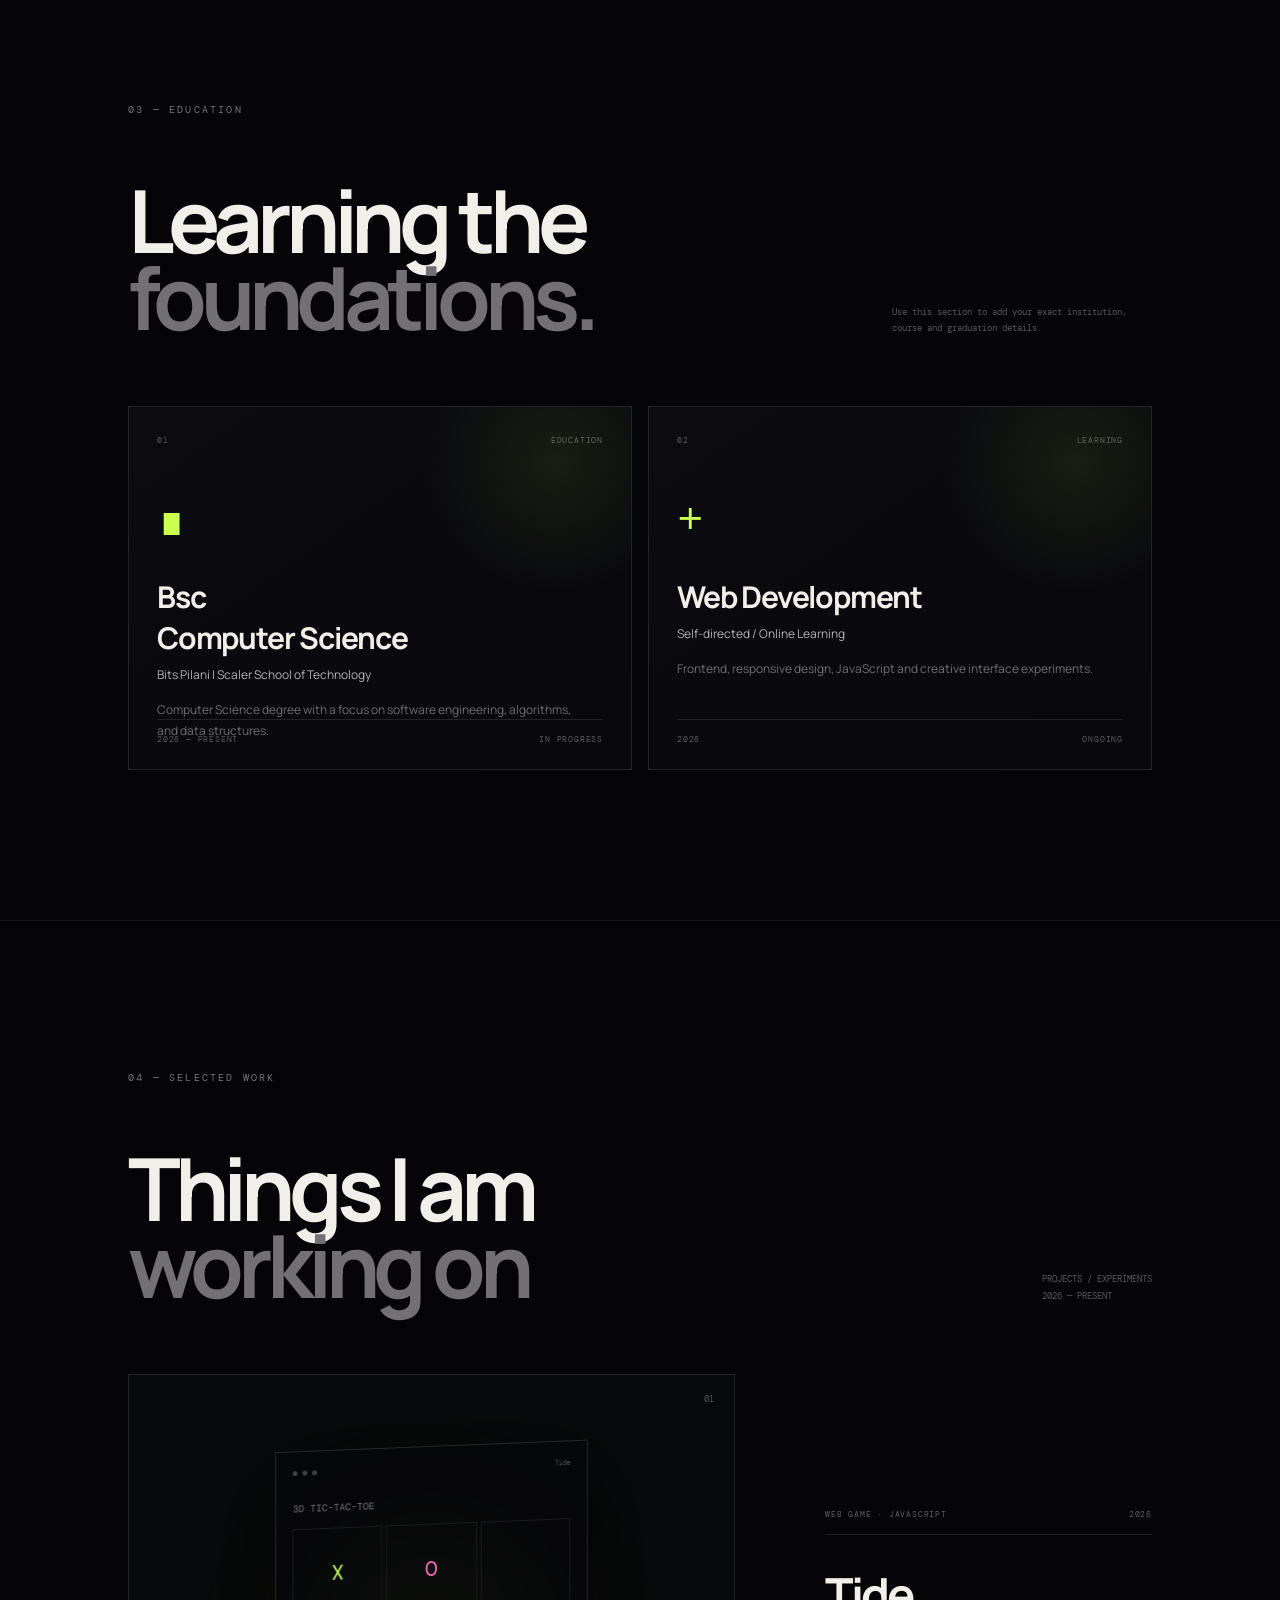
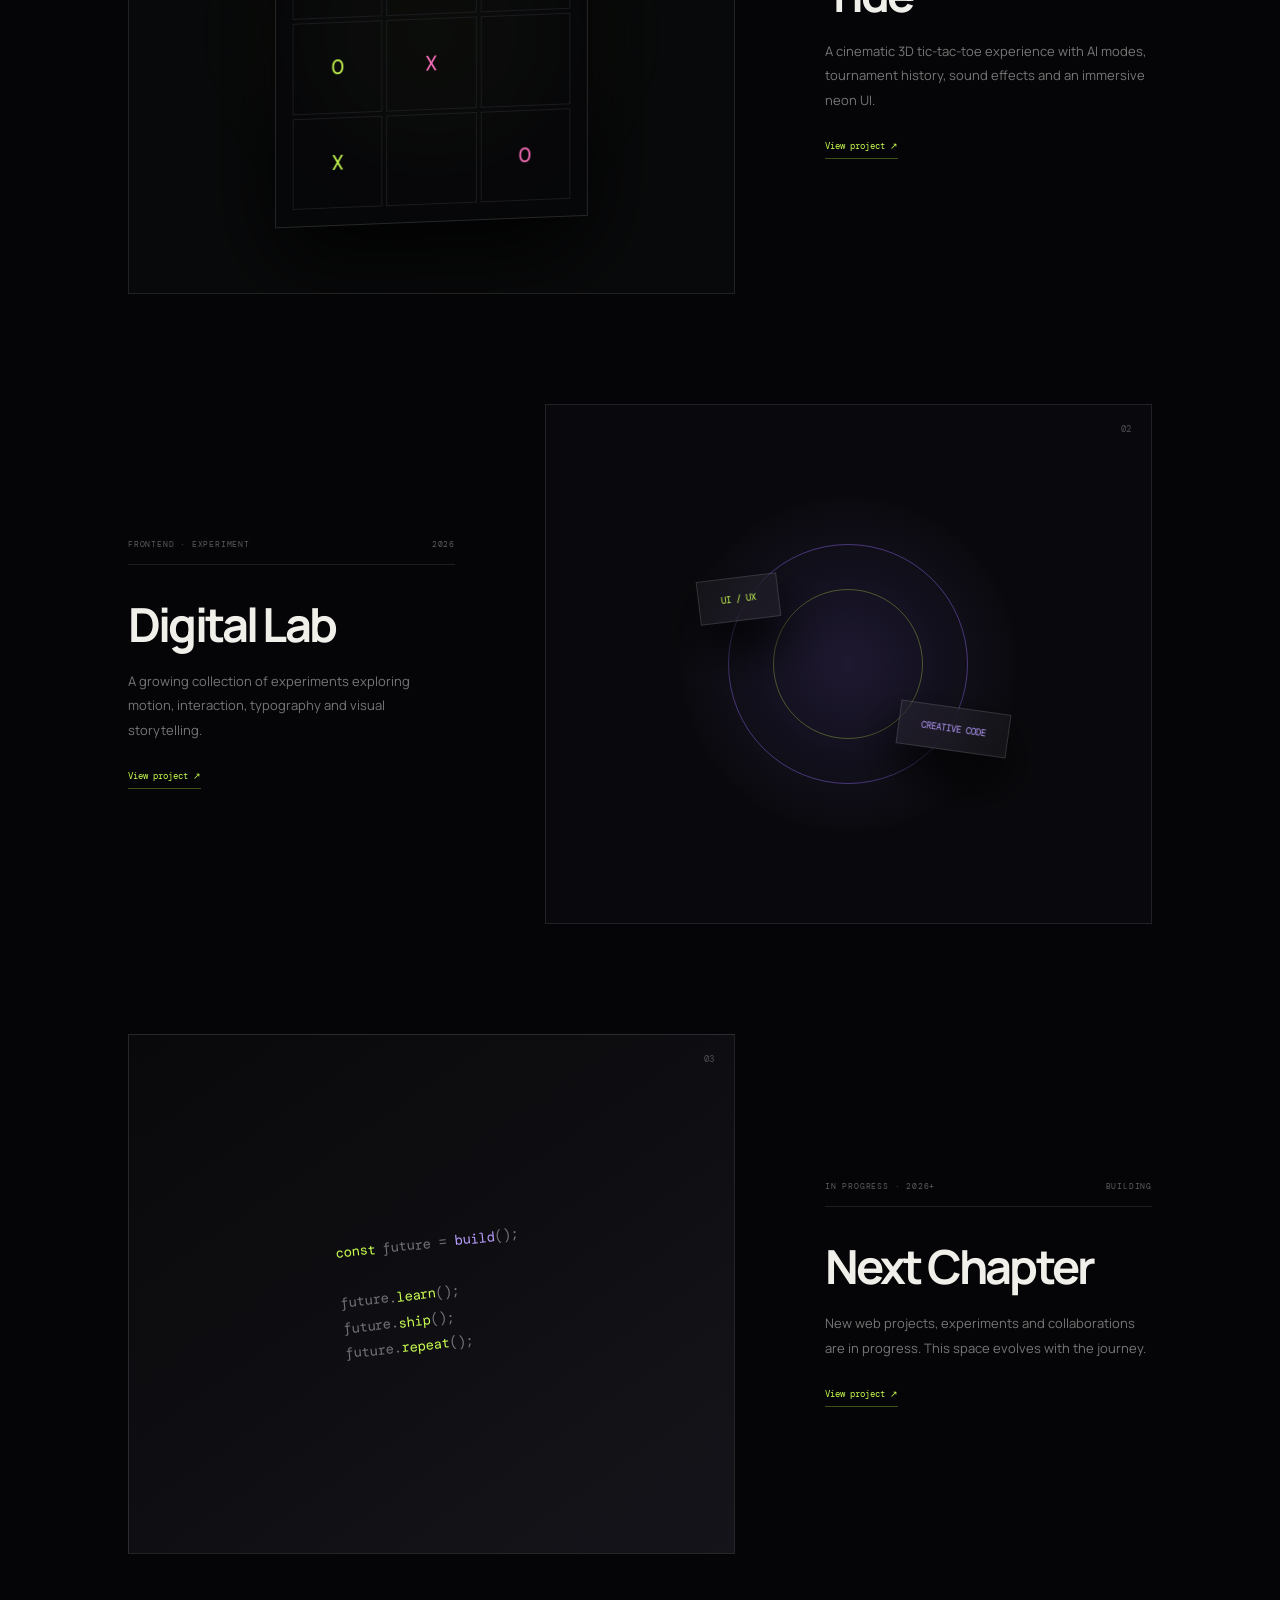
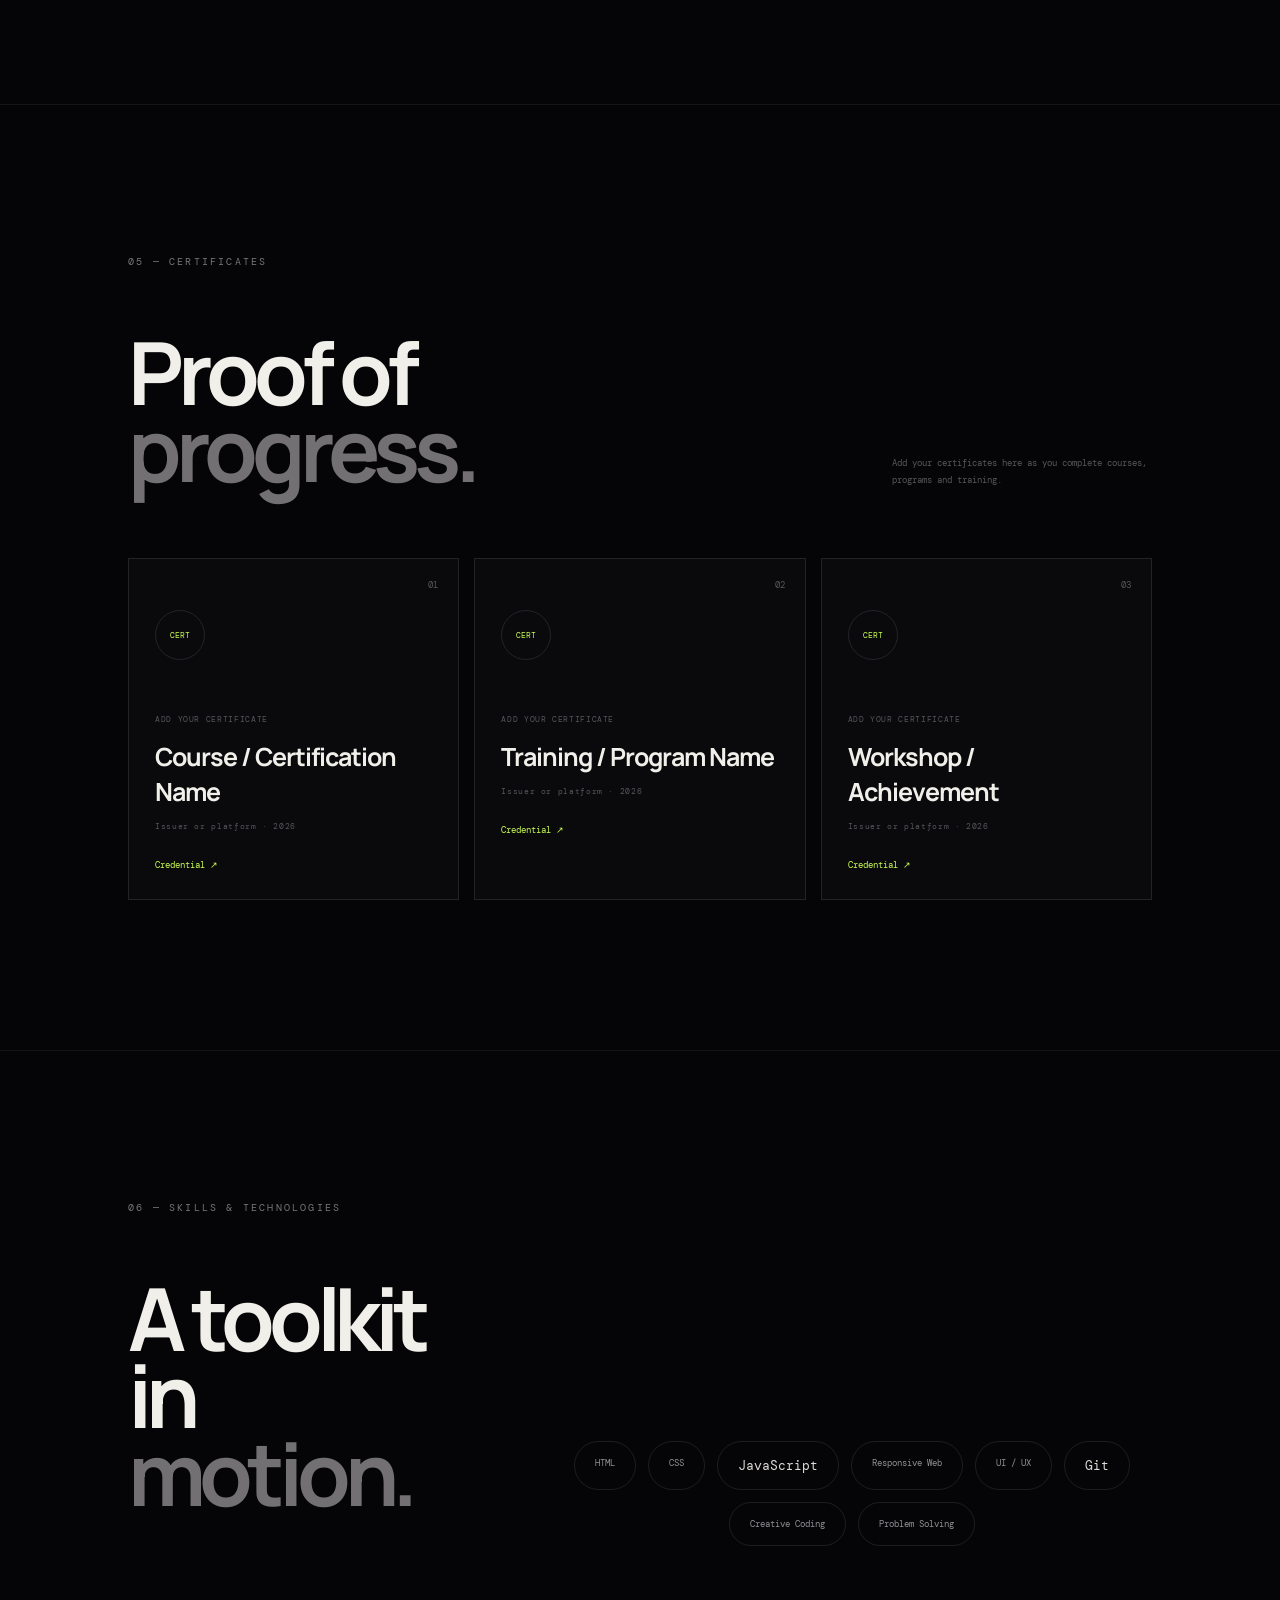
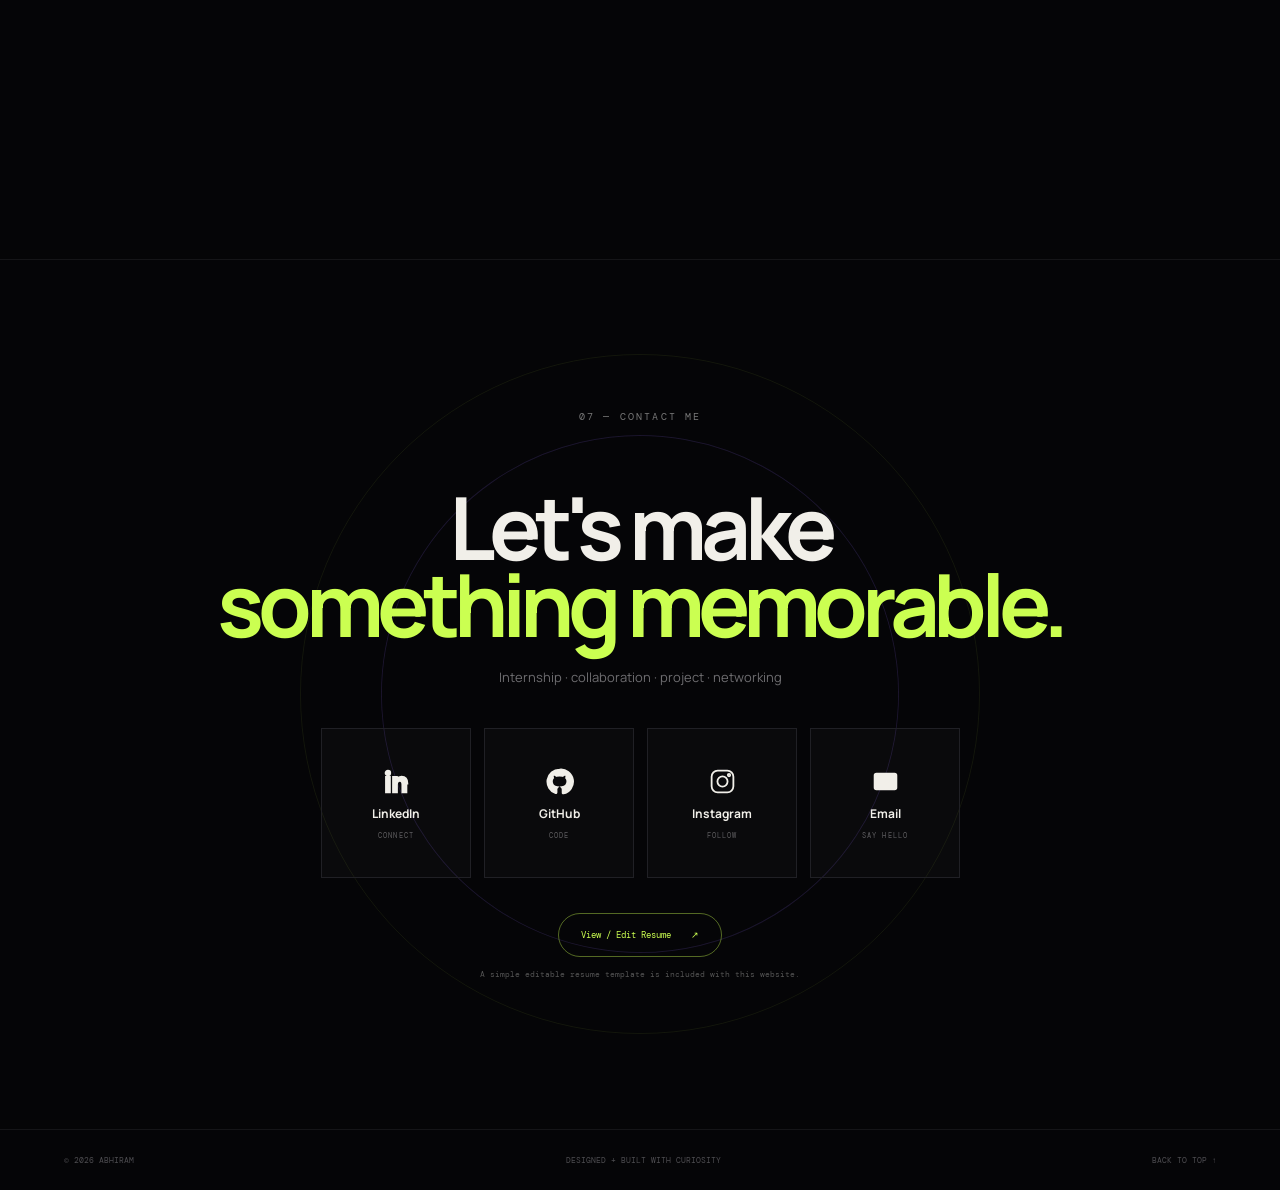
==== commit 3c320cf2: "Update image source path for portfolio" ====
--- a/index.html
+++ b/index.html
@@ -72,7 +72,7 @@
         <div class="hero-orbit orbit-c"></div>
         <div class="portrait-shell" id="portraitShell">
           <div class="portrait-shine"></div>
-          <img src="assets/portfolio.jfif" alt="Abhiram portrait">
+          <img src="portfolio.jfif" alt="Abhiram portrait">
           <div class="portrait-gradient"></div>
           <div class="portrait-caption">
             <div><b>ABHIRAM</b><small>CREATIVE DEVELOPER</small></div>
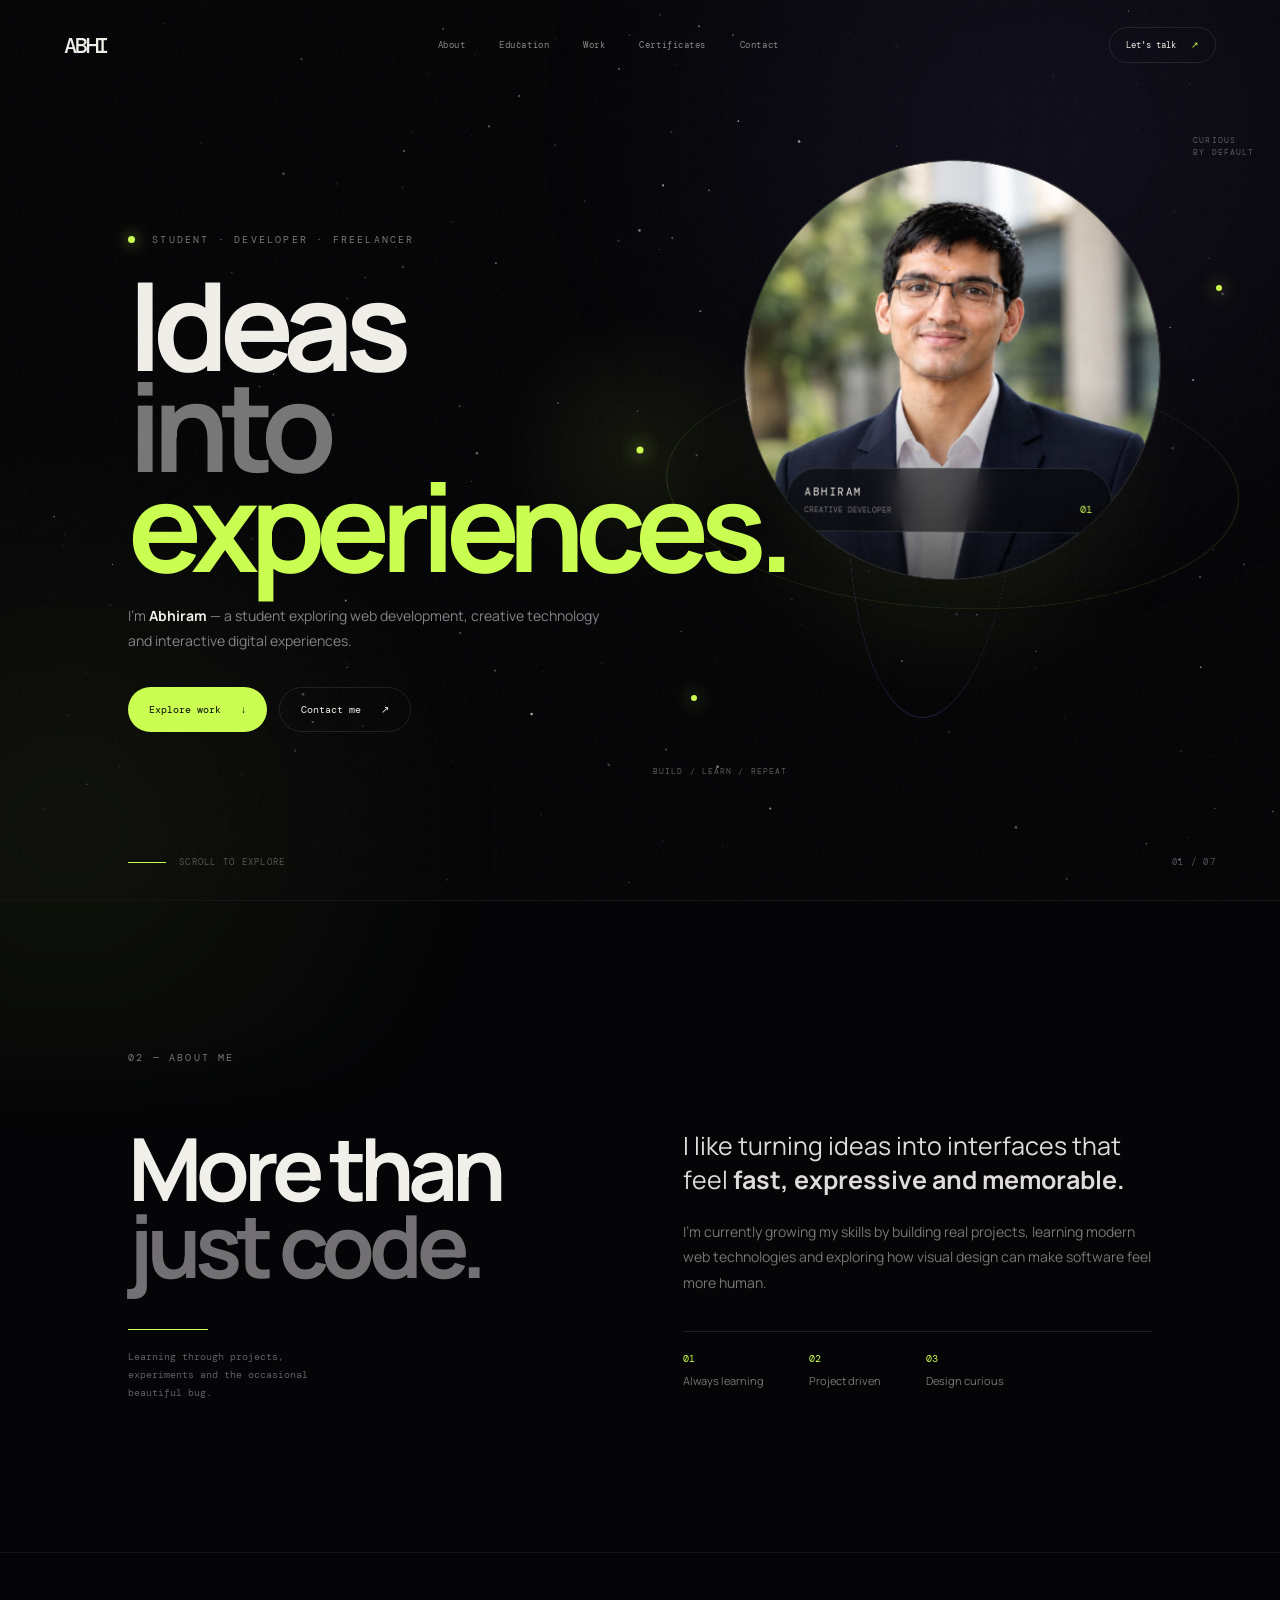
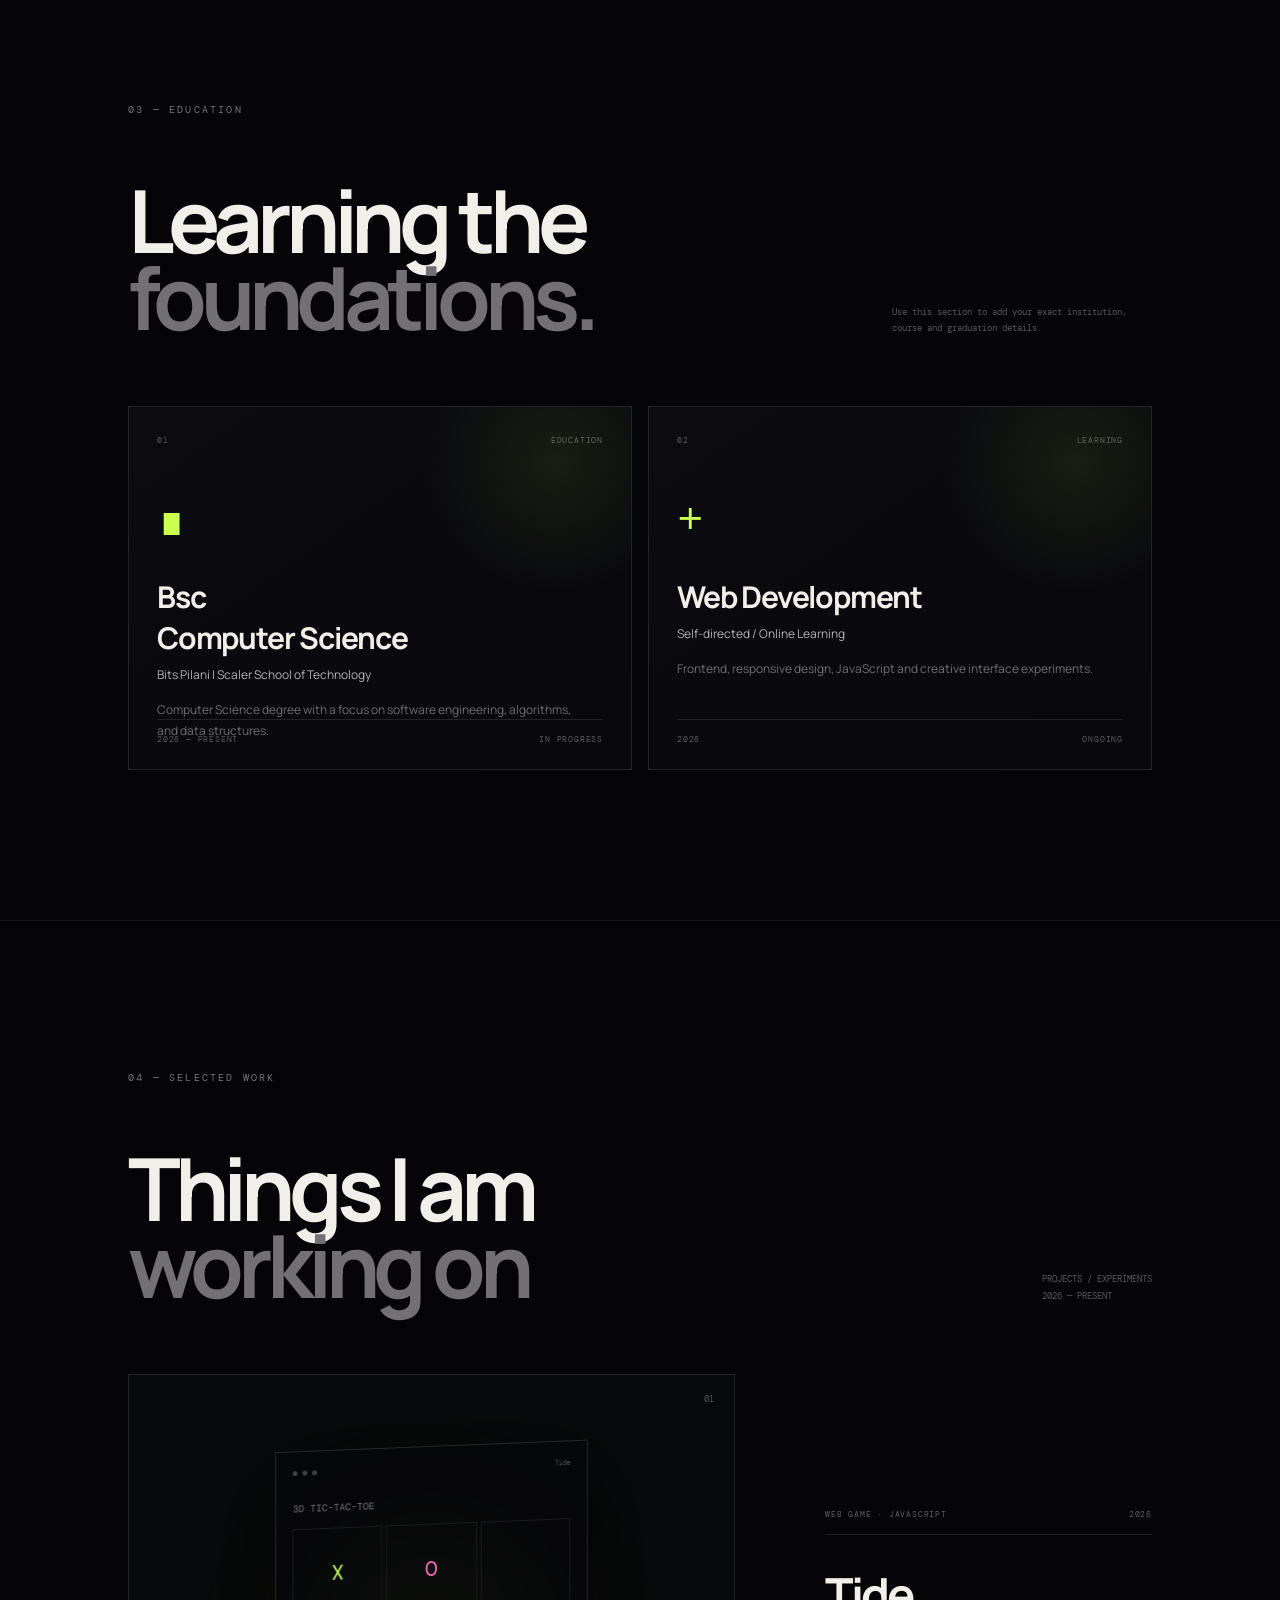
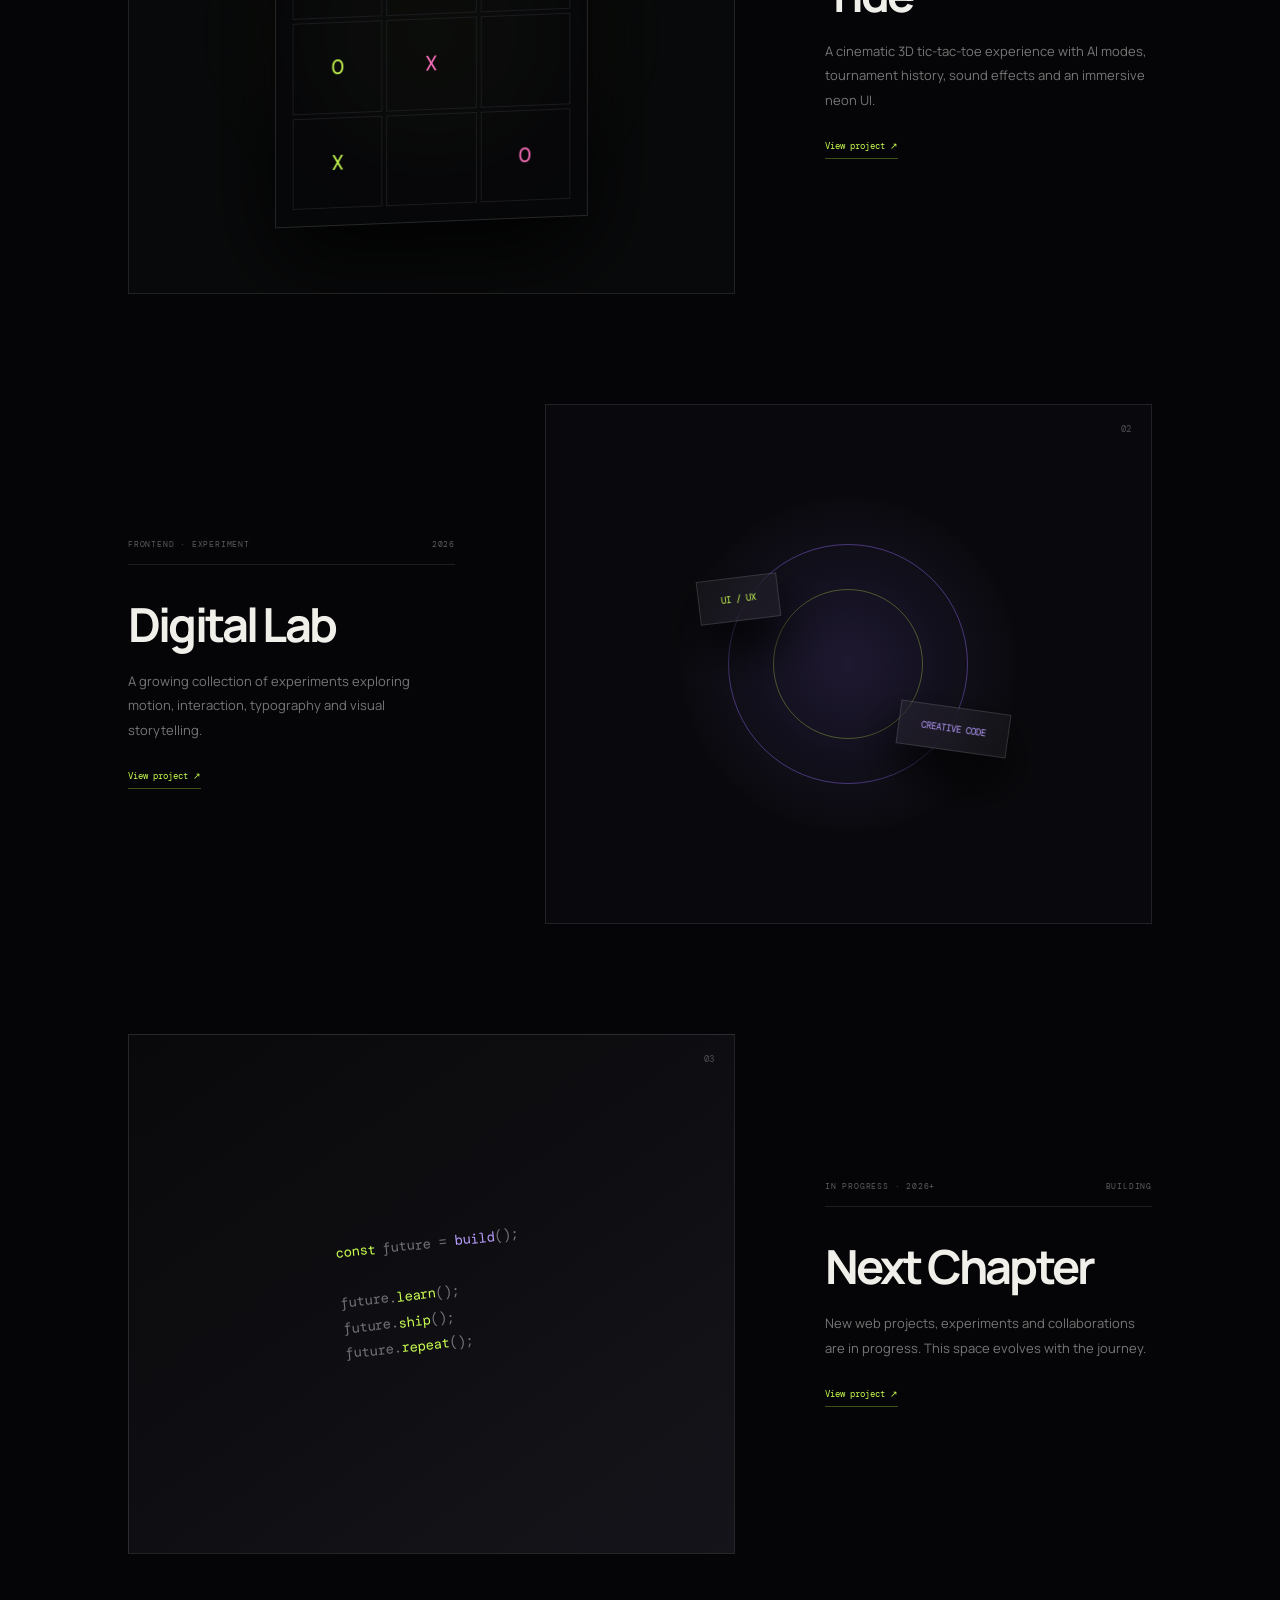
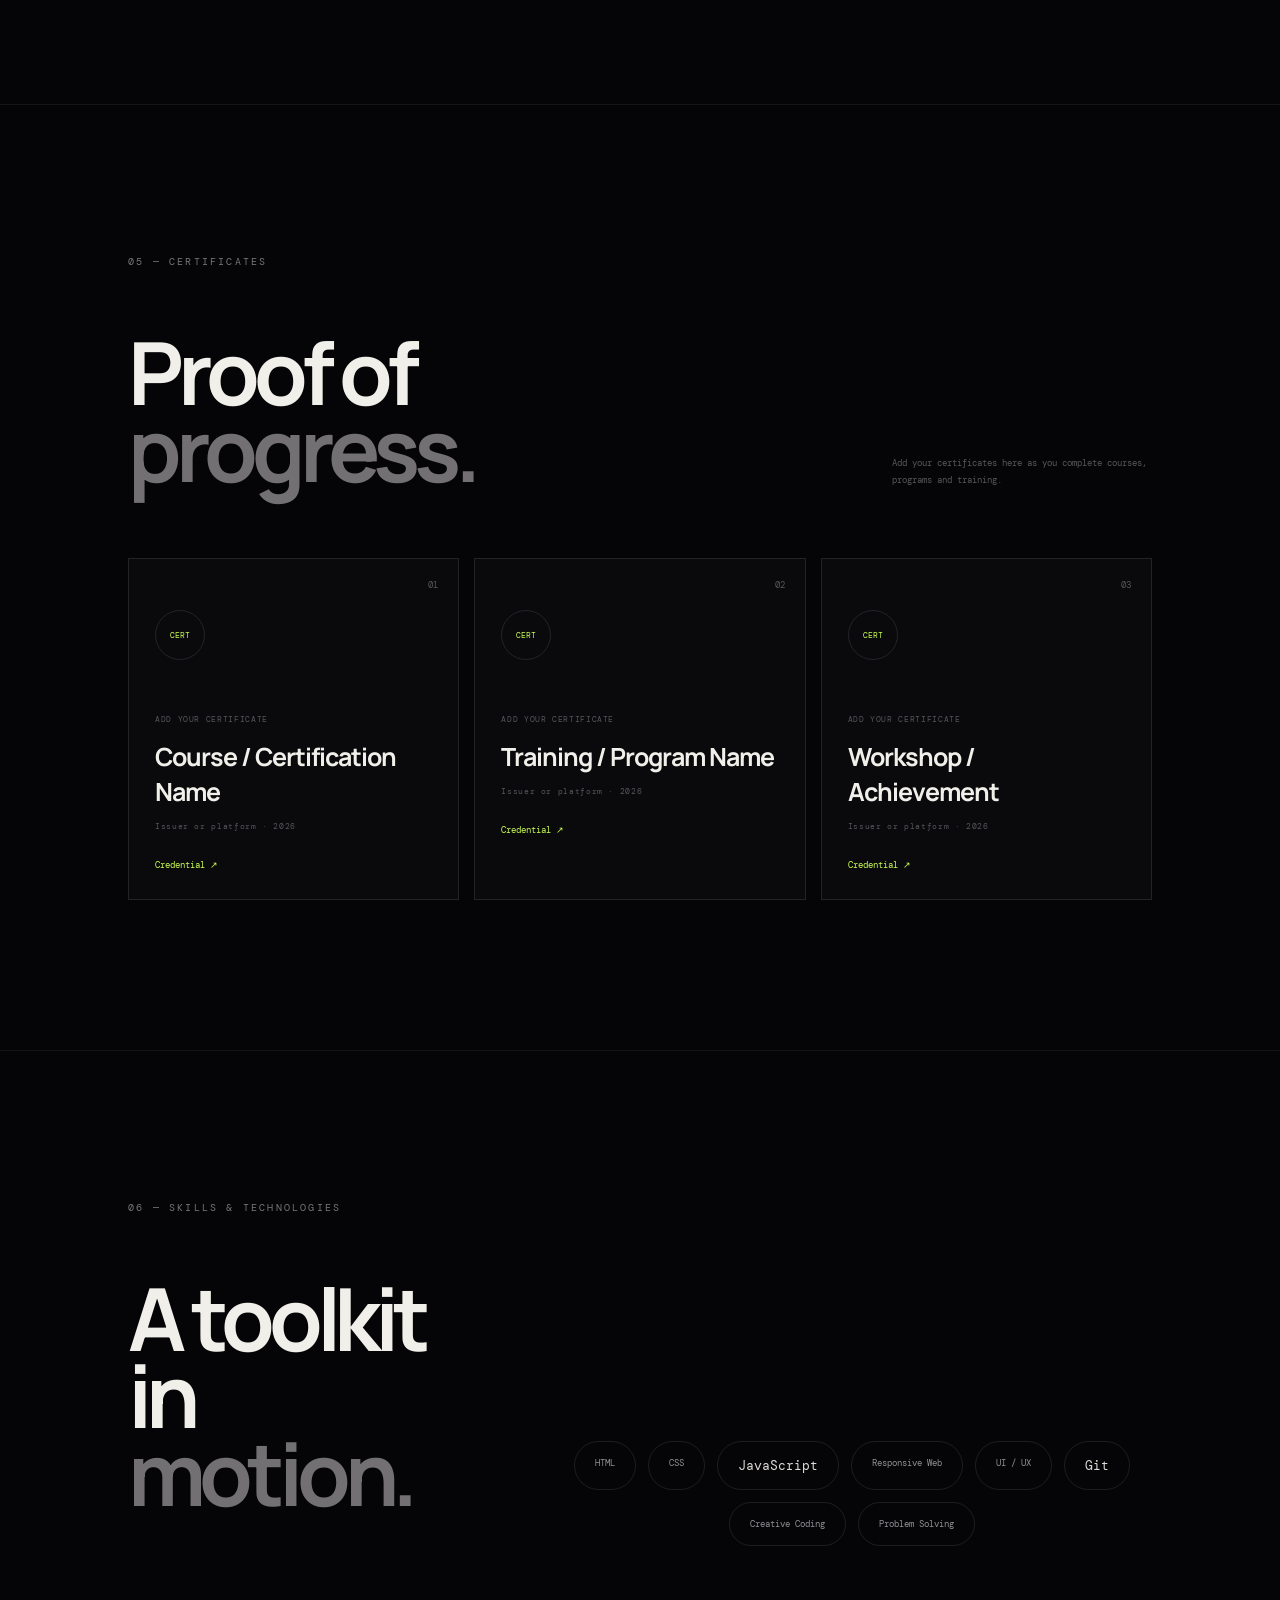
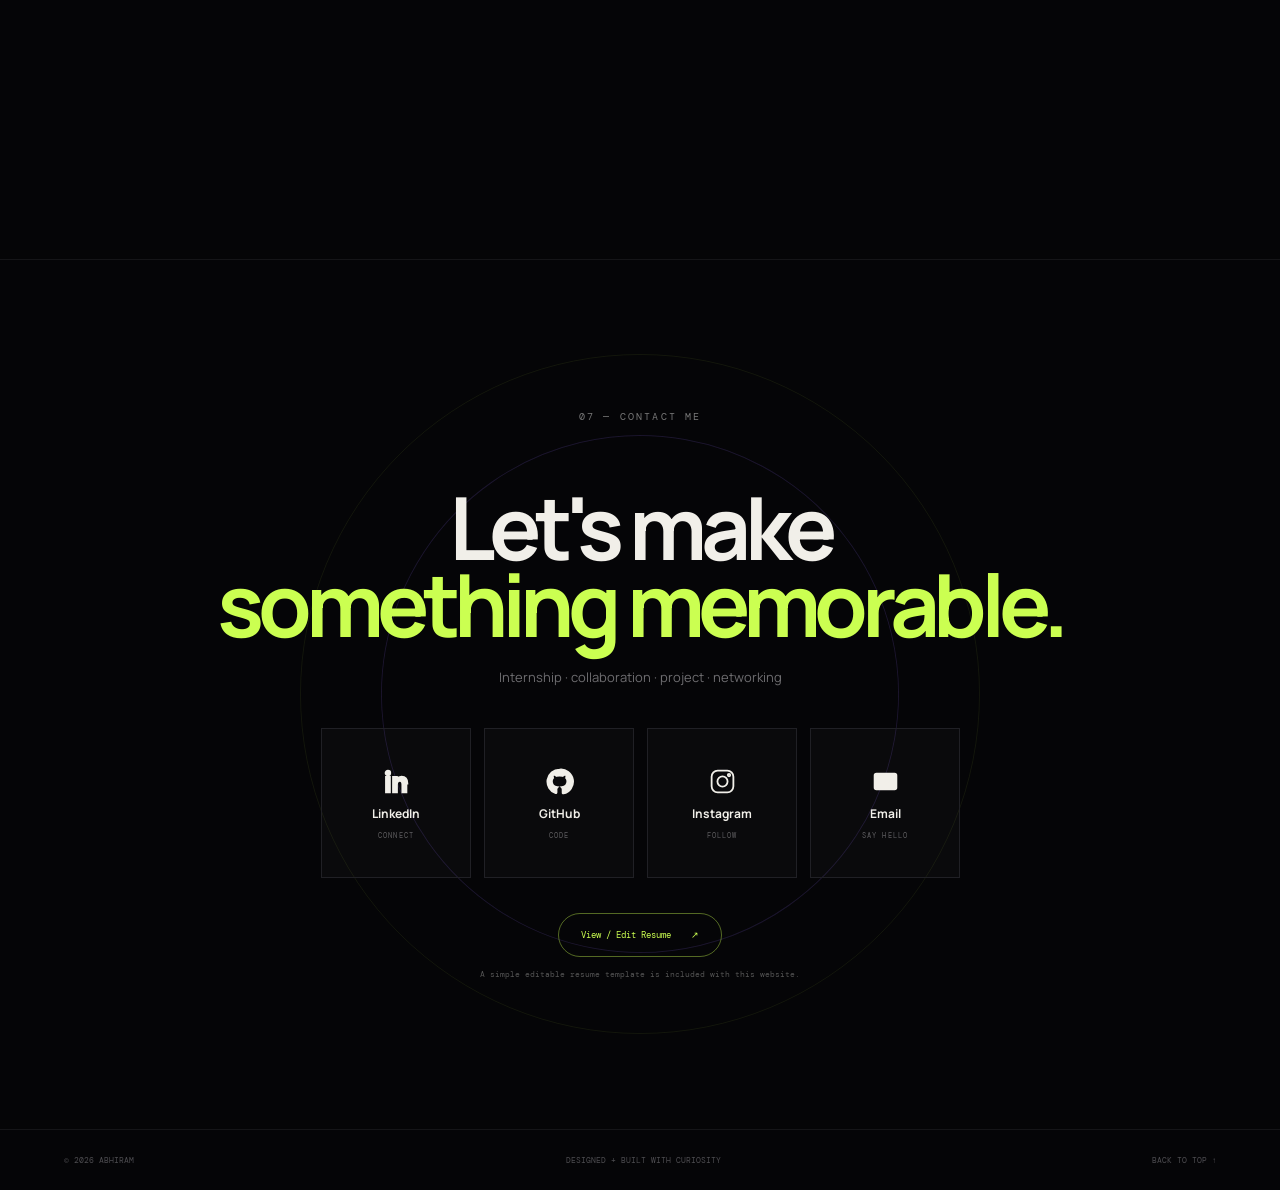
==== commit 512cdef2: "Update project link for Tide game" ====
--- a/index.html
+++ b/index.html
@@ -162,7 +162,7 @@
             <div class="project-meta"><span>WEB GAME · JAVASCRIPT</span><span>2026</span></div>
             <h3>Tide</h3>
             <p>A cinematic 3D tic-tac-toe experience with AI modes, tournament history, sound effects and an immersive neon UI.</p>
-            <a class="text-link project-link" data-project="tide" href="" target="_blank" rel="noopener noreferrer">View project ↗</a>
+            <a class="text-link project-link" data-project="tide" href="https://project-1-ten-sable.vercel.app/" target="_blank" rel="noopener noreferrer">View project ↗</a>
           </div>
         </article>
 
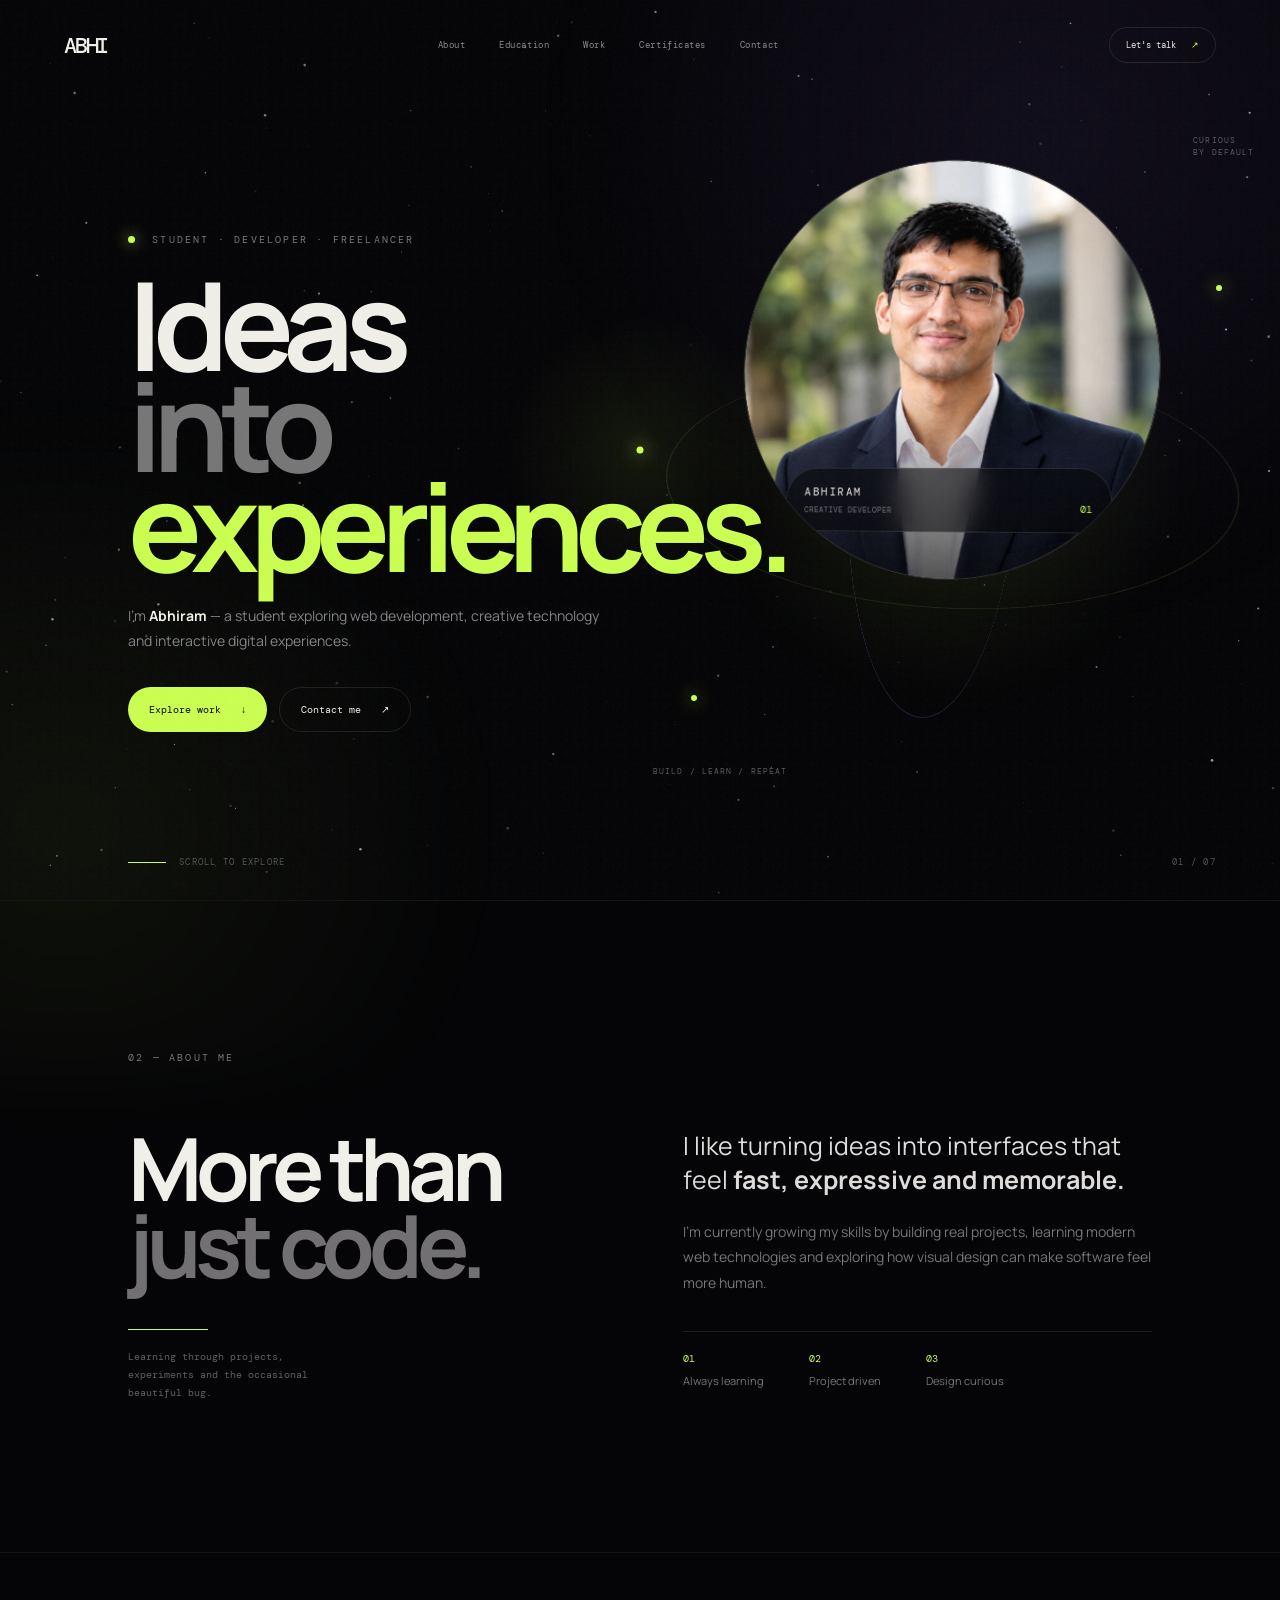
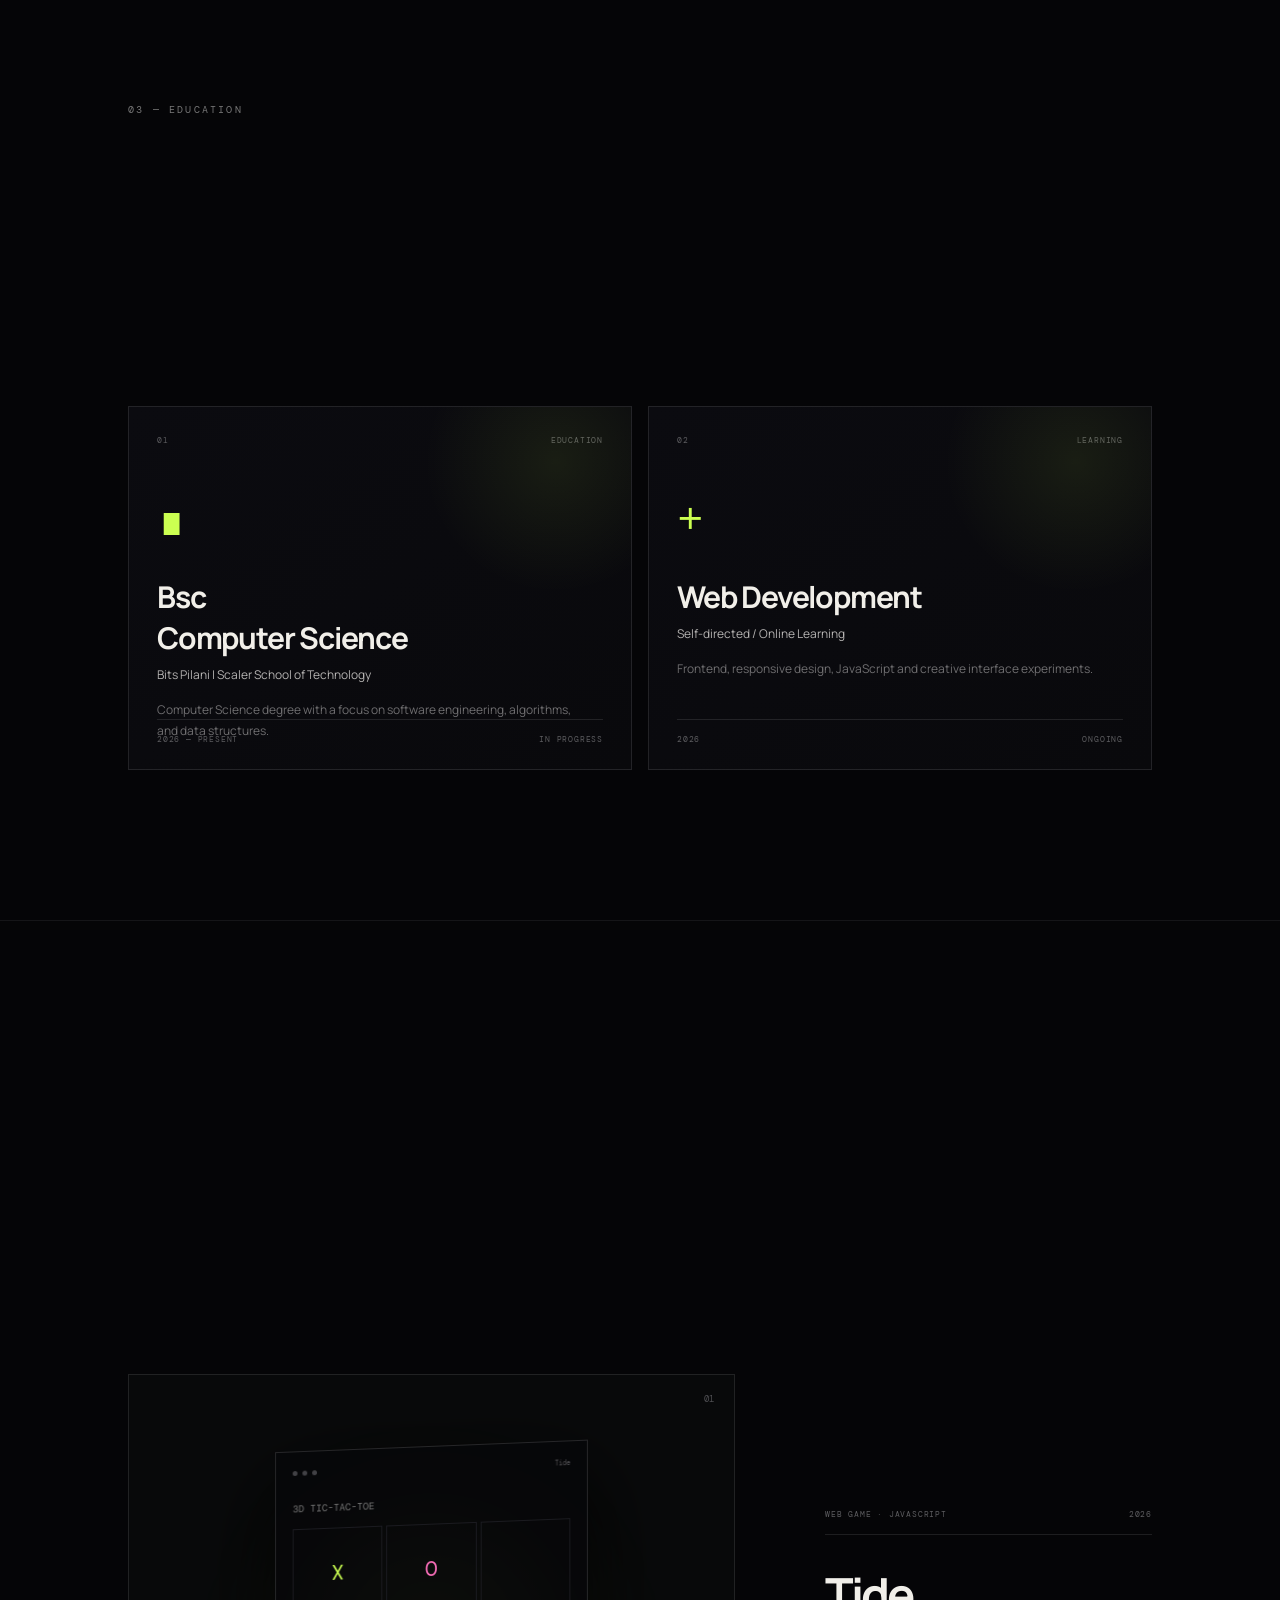
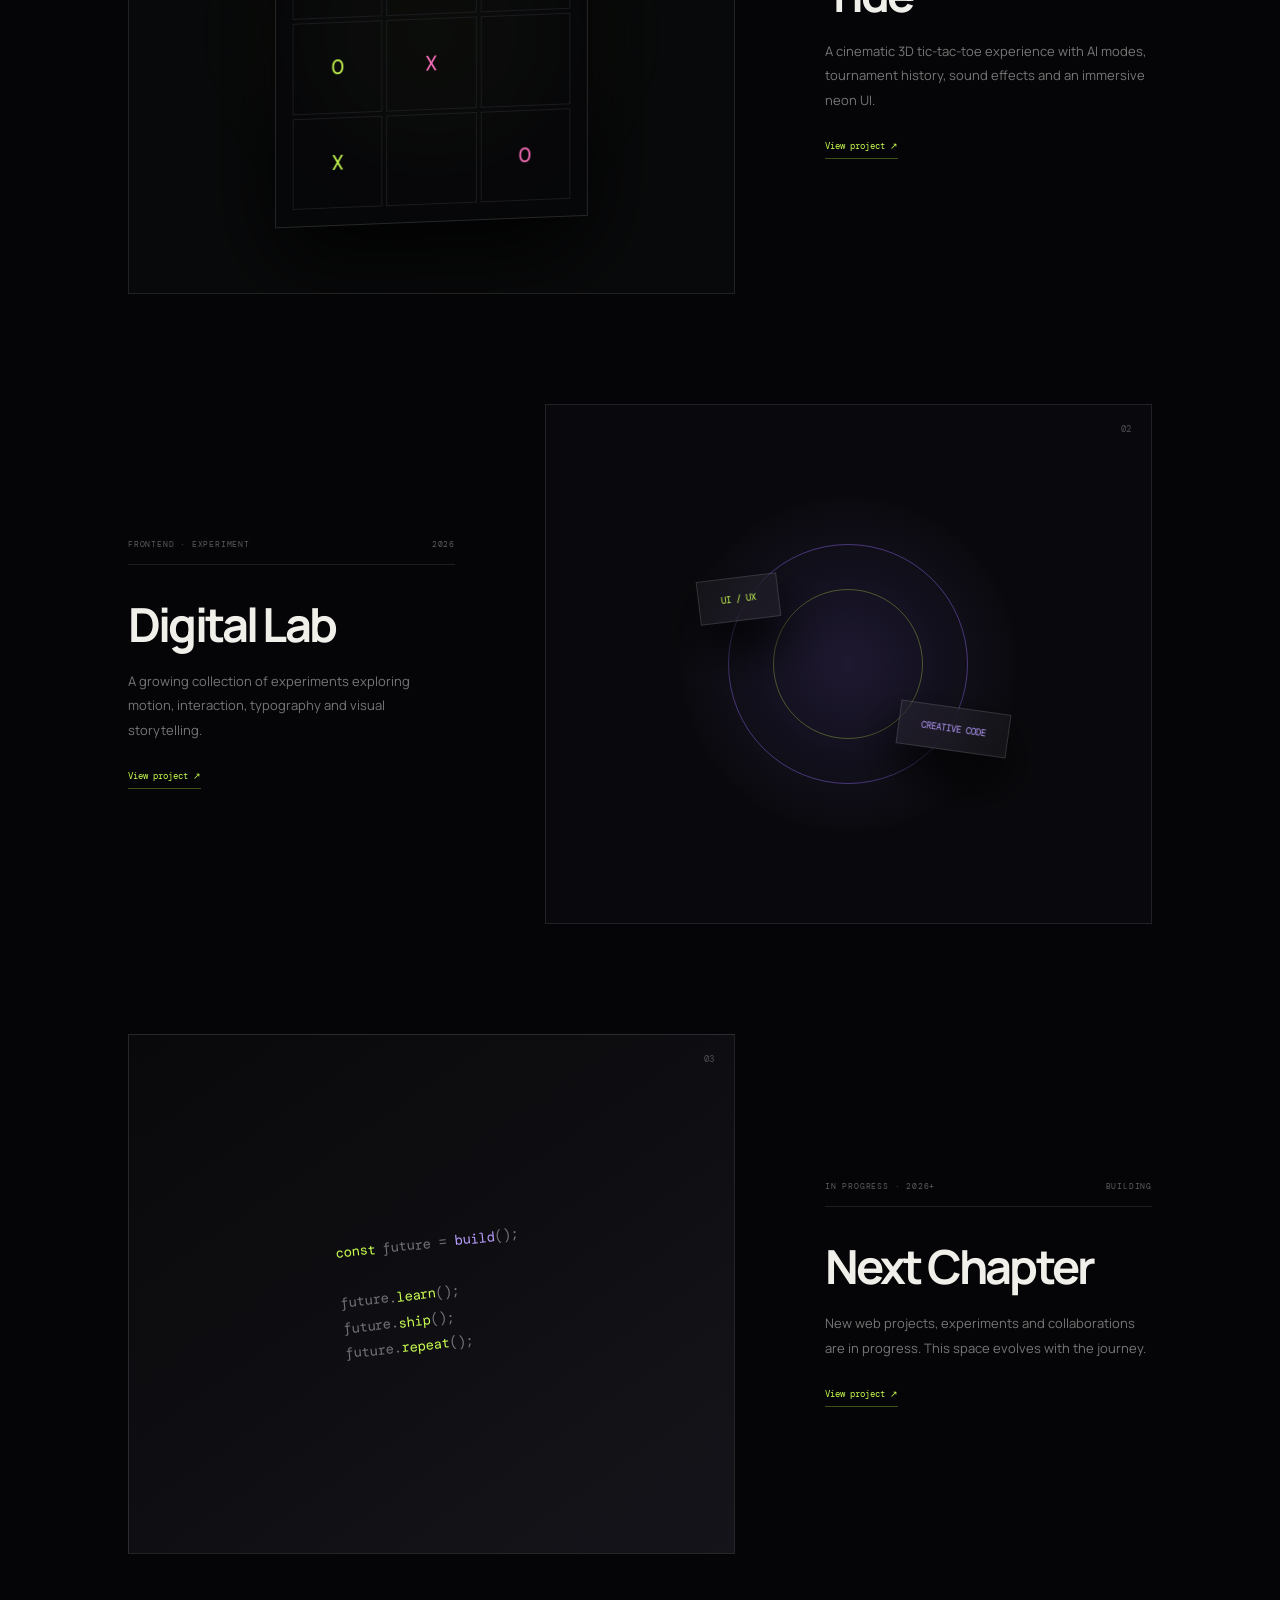
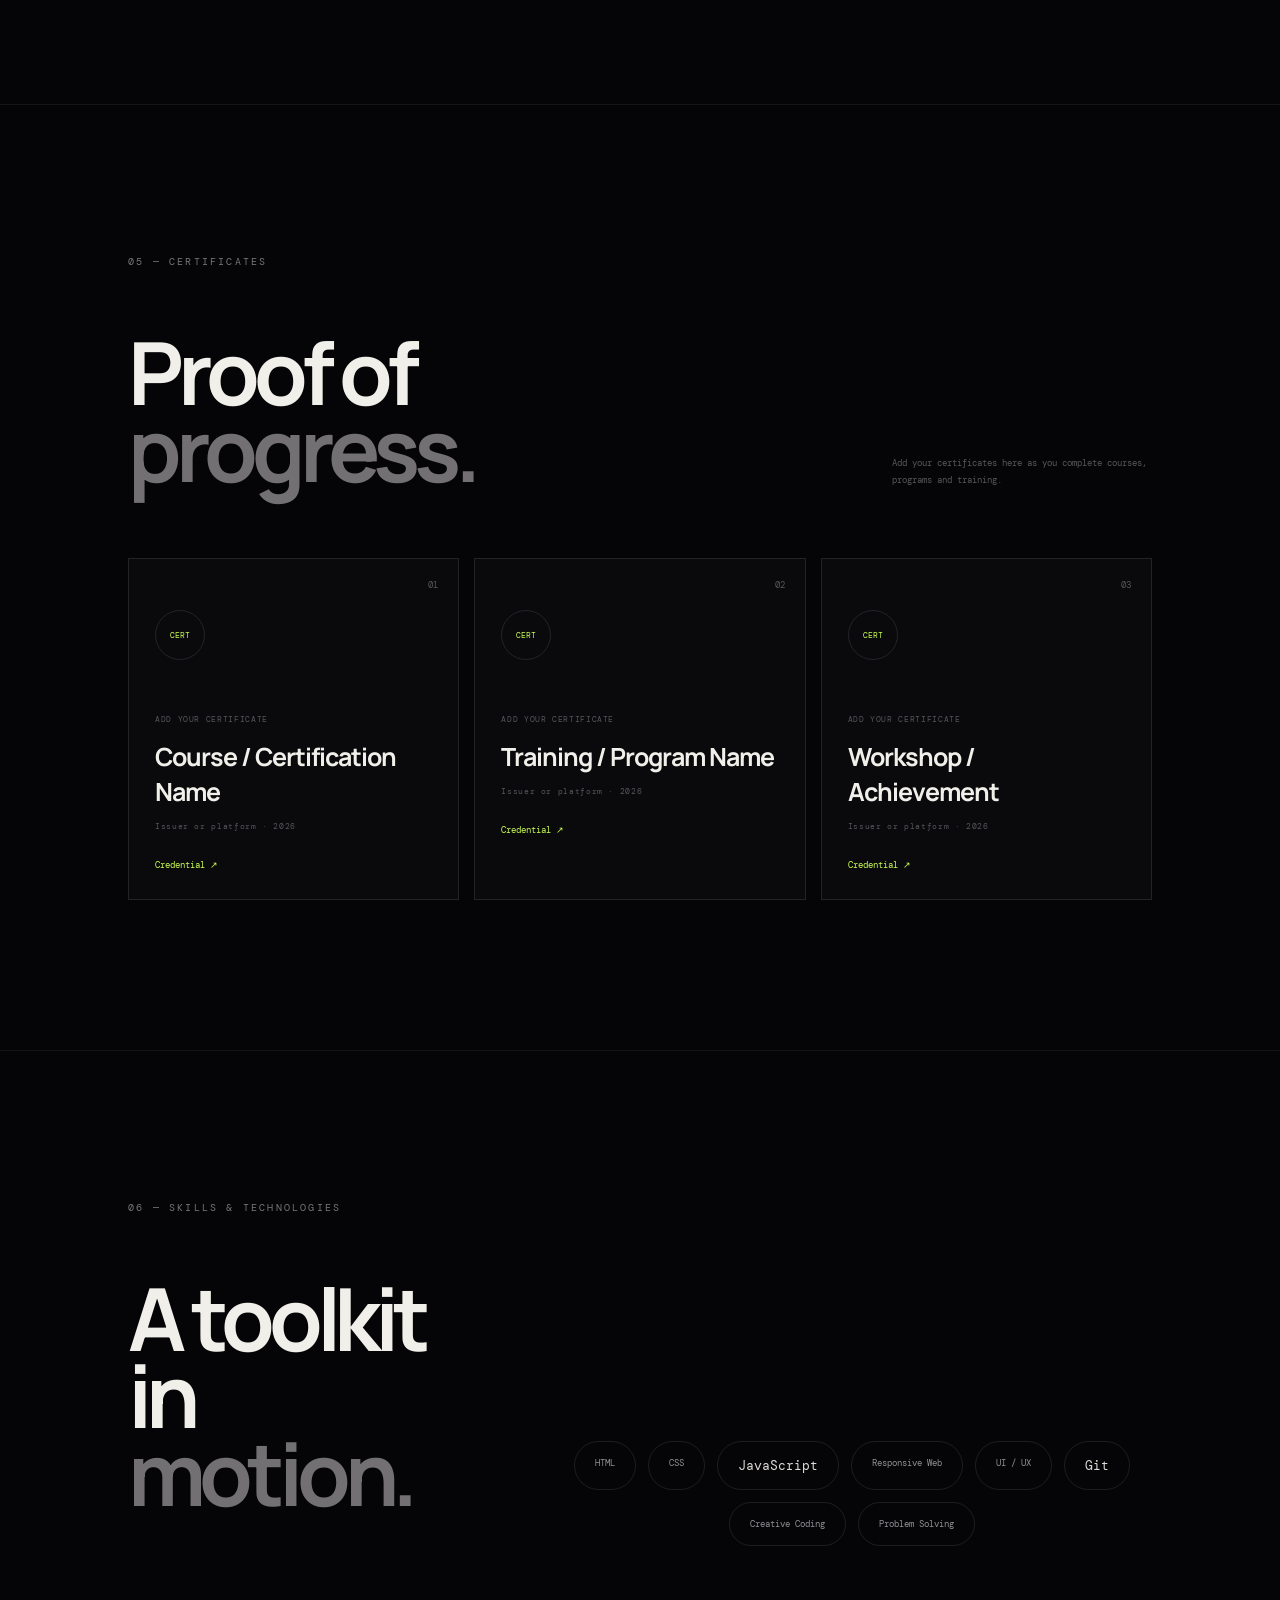
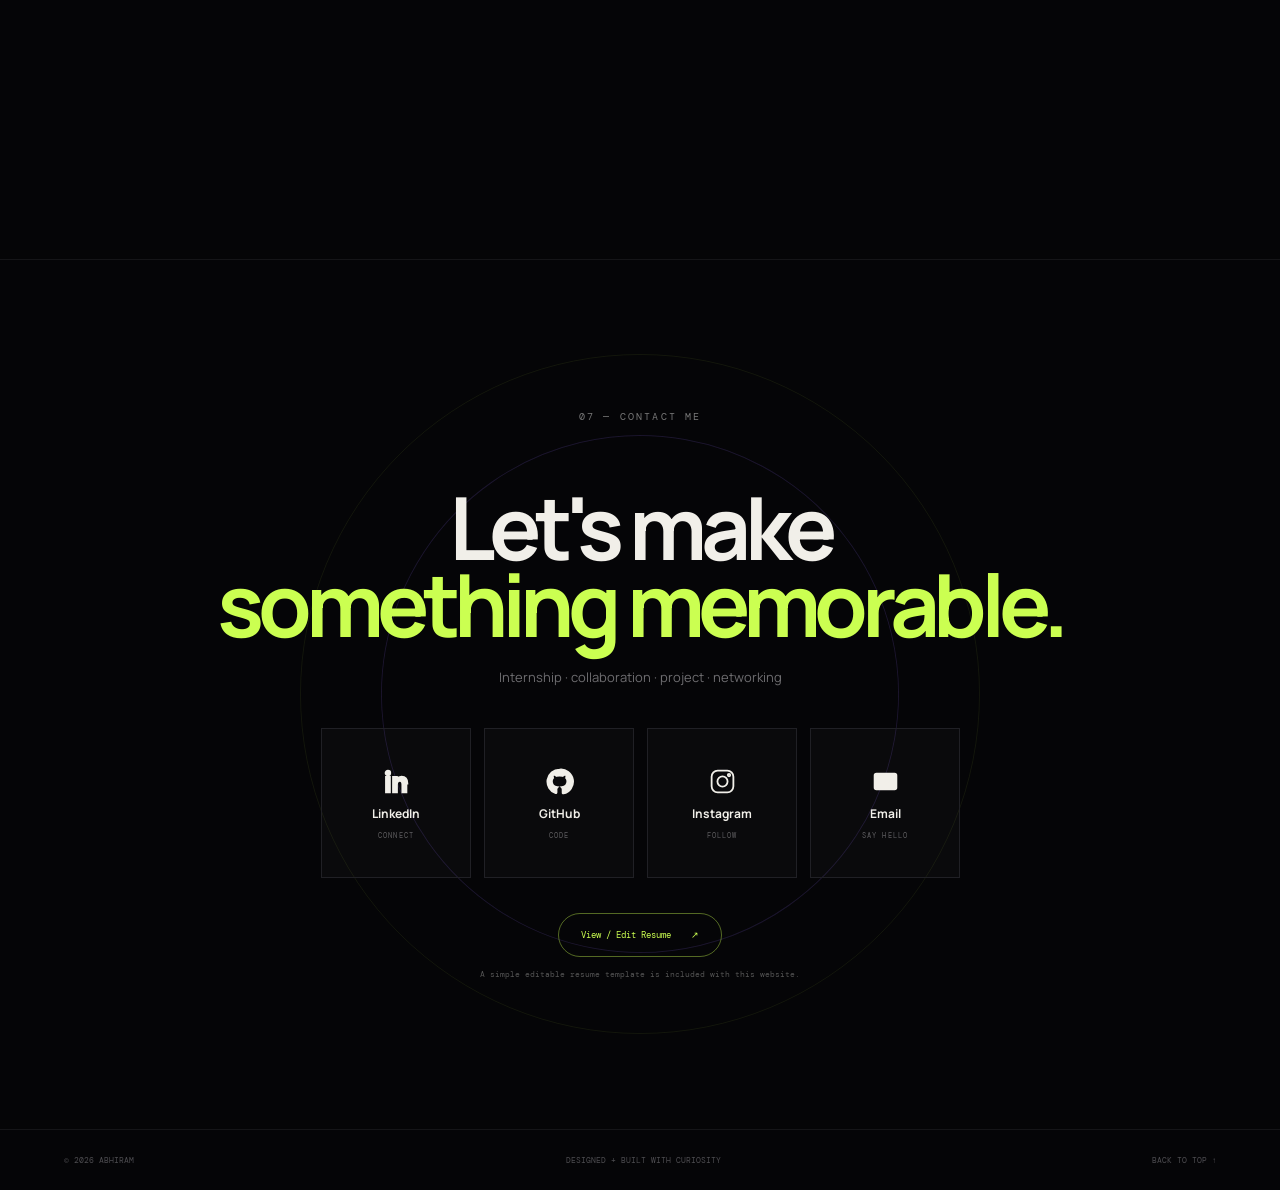
==== commit 81d3e1c2: "Update project link for 'tide' to deployed URL" ====
--- a/index.html
+++ b/index.html
@@ -294,7 +294,7 @@
   <!-- PROJECT LINKS: replace these three URLs with your deployed project URLs. -->
   <script>
     window.PROJECT_LINKS = {
-      "tide": "https://github.com/",
+      "tide": "https://project-1-ten-sable.vercel.app/",
       "digital-lab": "https://github.com/",
       "next-chapter": "https://github.com/"
     };
